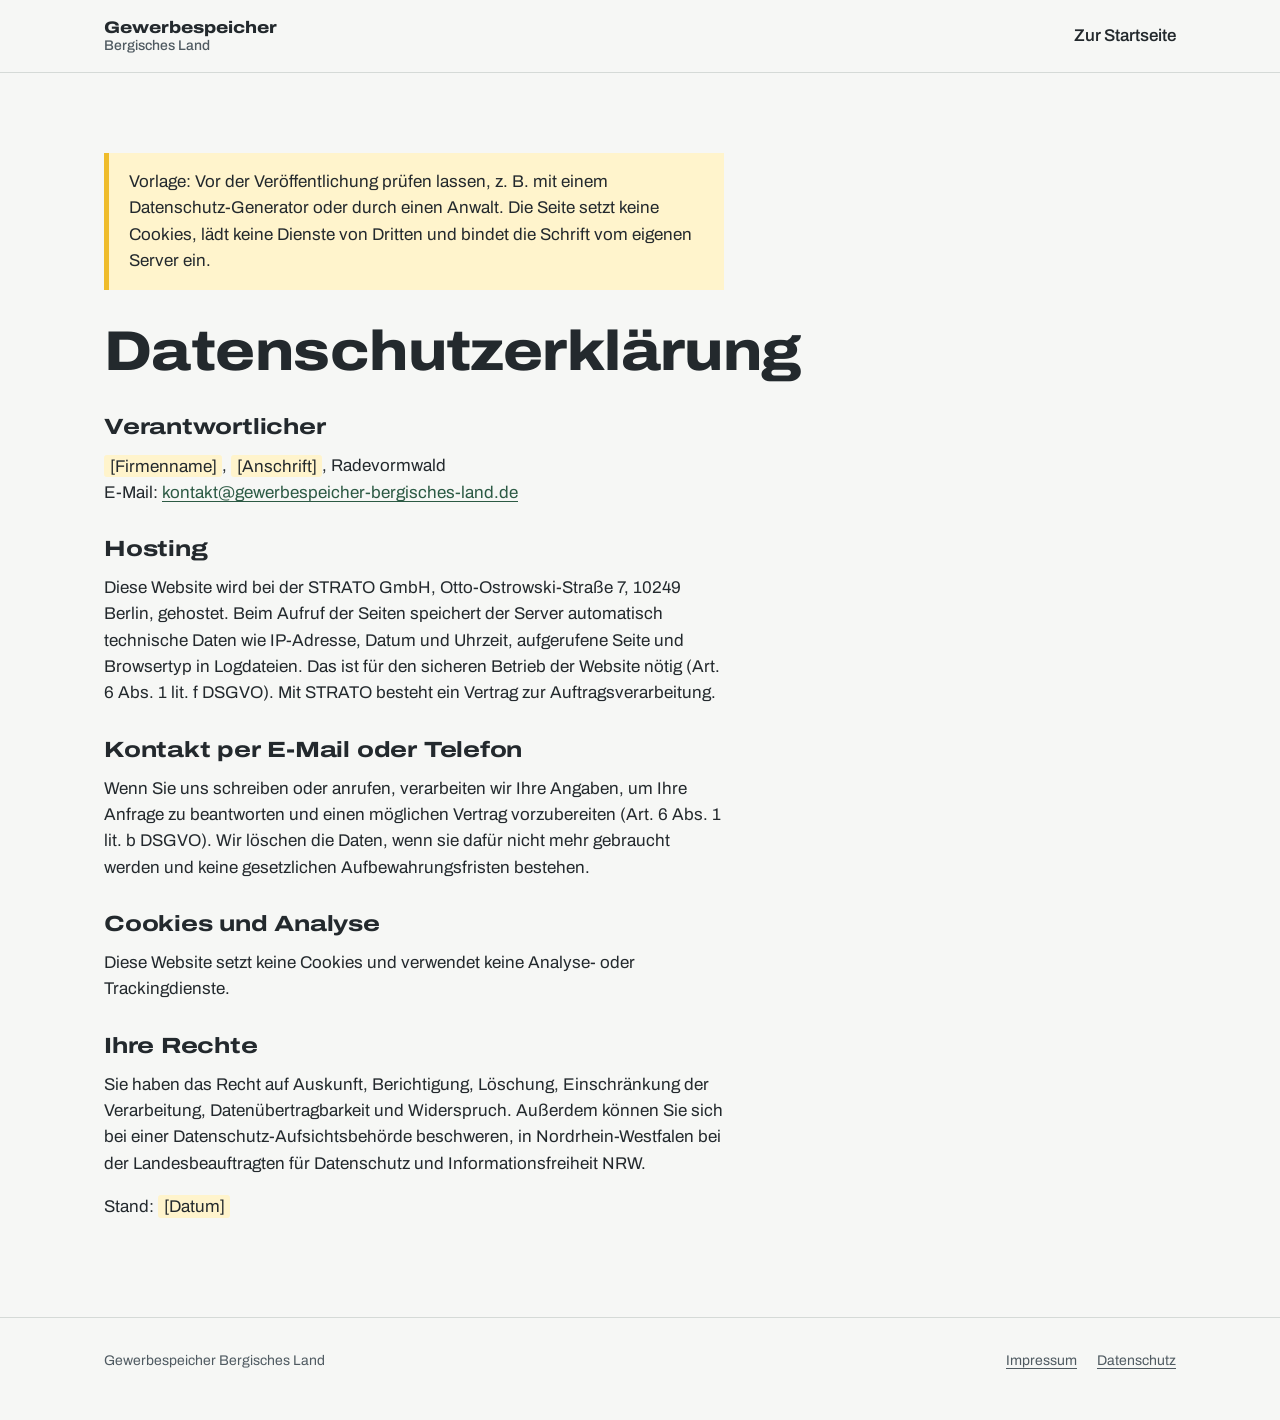
==== datenschutz.html @ 7e04fe3c "Add files via upload" ====
<!doctype html>
<html lang="de">
<head>
  <meta charset="utf-8">
  <meta name="viewport" content="width=device-width, initial-scale=1">
  <title>Datenschutz – Gewerbespeicher Bergisches Land</title>
  <meta name="robots" content="noindex">
  <link rel="stylesheet" href="css/style.css">
</head>
<body>
<header class="kopf"><div class="wrap"><a class="marke" href="index.html">Gewerbespeicher<span>Bergisches Land</span></a><nav class="nav"><a class="nav-kontakt" href="index.html">Zur Startseite</a></nav></div></header>
<main class="rechtstext"><div class="wrap">
  <p class="warnung">Vorlage: Vor der Veröffentlichung prüfen lassen, z. B. mit einem Datenschutz-Generator oder durch einen Anwalt. Die Seite setzt keine Cookies, lädt keine Dienste von Dritten und bindet die Schrift vom eigenen Server ein.</p>
  <h1>Datenschutzerklärung</h1>
  <h2>Verantwortlicher</h2>
  <p><span class="platzhalter">[Firmenname]</span>, <span class="platzhalter">[Anschrift]</span>, Radevormwald<br>
  E-Mail: <a href="mailto:kontakt@gewerbespeicher-bergisches-land.de">kontakt@gewerbespeicher-bergisches-land.de</a></p>
  <h2>Hosting</h2>
  <p>Diese Website wird bei der STRATO GmbH, Otto-Ostrowski-Straße 7, 10249 Berlin, gehostet. Beim Aufruf der Seiten speichert der Server automatisch technische Daten wie IP-Adresse, Datum und Uhrzeit, aufgerufene Seite und Browsertyp in Logdateien. Das ist für den sicheren Betrieb der Website nötig (Art. 6 Abs. 1 lit. f DSGVO). Mit STRATO besteht ein Vertrag zur Auftragsverarbeitung.</p>
  <h2>Kontakt per E-Mail oder Telefon</h2>
  <p>Wenn Sie uns schreiben oder anrufen, verarbeiten wir Ihre Angaben, um Ihre Anfrage zu beantworten und einen möglichen Vertrag vorzubereiten (Art. 6 Abs. 1 lit. b DSGVO). Wir löschen die Daten, wenn sie dafür nicht mehr gebraucht werden und keine gesetzlichen Aufbewahrungsfristen bestehen.</p>
  <h2>Cookies und Analyse</h2>
  <p>Diese Website setzt keine Cookies und verwendet keine Analyse- oder Trackingdienste.</p>
  <h2>Ihre Rechte</h2>
  <p>Sie haben das Recht auf Auskunft, Berichtigung, Löschung, Einschränkung der Verarbeitung, Datenübertragbarkeit und Widerspruch. Außerdem können Sie sich bei einer Datenschutz-Aufsichtsbehörde beschweren, in Nordrhein-Westfalen bei der Landesbeauftragten für Datenschutz und Informationsfreiheit NRW.</p>
  <p>Stand: <span class="platzhalter">[Datum]</span></p>
</div></main>
<footer class="fuss"><div class="wrap"><span>Gewerbespeicher Bergisches Land</span><nav><a href="impressum.html">Impressum</a><a href="datenschutz.html">Datenschutz</a></nav></div></footer>
</body>
</html>
---- css/style.css ----
/* Gewerbespeicher Bergisches Land – Stylesheet
   Farben: Schiefer, Fensterladen-Grün und Kalkweiß aus den bergischen Häusern,
   Signalgelb nur für den Rechner und den Hauptbutton. */

@font-face {
  font-family: "Archivo";
  src: url("../fonts/archivo.woff2") format("woff2");
  font-weight: 100 900;
  font-stretch: 62% 125%;
  font-display: swap;
}

:root {
  --schiefer: #23292d;
  --schiefer-2: #4f5a61;
  --linie: #d5dad7;
  --gruen: #2c5a44;
  --gruen-hell: #e3ece6;
  --kalk: #f6f7f5;
  --flaeche: #ffffff;
  --signal: #efbc2b;
  --text: var(--schiefer);
  --text-2: var(--schiefer-2);
  --bg: var(--kalk);

  --s-1: 0.875rem;
  --s0: 1.0625rem;
  --s1: 1.375rem;
  --s2: 1.875rem;
  --s3: clamp(2.25rem, 5vw, 3.5rem);
  --s4: clamp(2.4rem, 5.6vw, 4.25rem);

  --breite: 72rem;
  --rand: clamp(1.25rem, 4vw, 2.5rem);
  color-scheme: light;
}

@media (prefers-color-scheme: dark) {
  :root {
    --text: #e8ecea;
    --text-2: #a9b4b0;
    --bg: #1b2023;
    --flaeche: #23292d;
    --linie: #3a4449;
    --gruen: #7fb89a;
    --gruen-hell: #26342d;
    color-scheme: dark;
  }
  .abschnitt-dunkel { background: #121618; }
}

*, *::before, *::after { box-sizing: border-box; }

html { scroll-behavior: smooth; }
@media (prefers-reduced-motion: reduce) { html { scroll-behavior: auto; } }

body {
  margin: 0;
  background: var(--bg);
  color: var(--text);
  font-family: "Archivo", "Helvetica Neue", Arial, sans-serif;
  font-size: var(--s0);
  line-height: 1.55;
  font-stretch: 100%;
}

img, svg { max-width: 100%; }

a { color: var(--gruen); text-underline-offset: 0.18em; }
a:hover { text-decoration-thickness: 2px; }

:focus-visible {
  outline: 3px solid var(--signal);
  outline-offset: 3px;
  border-radius: 2px;
}

.wrap {
  max-width: var(--breite);
  margin: 0 auto;
  padding: 0 var(--rand);
}

h1, h2, h3 {
  font-stretch: 125%;
  hyphens: auto;
  overflow-wrap: break-word;
  line-height: 1.08;
  margin: 0 0 0.6em;
  letter-spacing: -0.01em;
}
h1 { font-size: var(--s4); font-weight: 800; font-stretch: 115%; hyphens: manual; }
h2 { font-size: var(--s3); font-weight: 750; }
h3 { font-size: var(--s1); font-weight: 700; font-stretch: 110%; }

p { margin: 0 0 1em; max-width: 62ch; }
.lead { font-size: var(--s1); line-height: 1.45; color: var(--text-2); max-width: 46ch; }

/* Kopfzeile */
.kopf {
  border-bottom: 1px solid var(--linie);
  background: var(--bg);
}
.kopf .wrap {
  display: flex;
  align-items: center;
  justify-content: space-between;
  gap: 1rem;
  min-height: 4.5rem;
}
.marke {
  font-weight: 800;
  font-stretch: 118%;
  font-size: 1.05rem;
  color: var(--text);
  text-decoration: none;
  line-height: 1.15;
}
.marke span { display: block; font-weight: 500; font-stretch: 100%; color: var(--text-2); font-size: var(--s-1); }
.nav { display: flex; gap: 1.5rem; flex-wrap: wrap; }
.nav a { color: var(--text); text-decoration: none; font-weight: 550; }
.nav a:hover { text-decoration: underline; }
@media (max-width: 760px) { .nav a:not(.nav-kontakt) { display: none; } }

.button {
  display: inline-block;
  background: var(--signal);
  color: #23292d;
  font-weight: 700;
  text-decoration: none;
  padding: 0.85rem 1.4rem;
  border-radius: 4px;
  border: 0;
  font: inherit;
  font-weight: 700;
  cursor: pointer;
}
.button:hover { background: #f5cc54; text-decoration: none; }
.button-leise {
  background: transparent;
  color: var(--text);
  box-shadow: inset 0 0 0 2px var(--text);
}
.button-leise:hover { background: var(--gruen-hell); }

/* Hero mit Anschlussbalken */
.hero { padding: clamp(3rem, 8vw, 6.5rem) 0 clamp(3rem, 7vw, 5.5rem); }
.hero .wrap > * { min-width: 0; }
.hero .wrap {
  display: grid;
  grid-template-columns: 1.4fr 1fr;
  gap: clamp(2rem, 5vw, 4rem);
  align-items: end;
}
@media (max-width: 860px) { .hero .wrap { grid-template-columns: 1fr; } }
@media (max-width: 520px) { h1 { font-stretch: 105%; } }
.hero-aktion { display: flex; gap: 0.8rem; flex-wrap: wrap; margin-top: 2rem; }

.anschluss {
  background: var(--flaeche);
  border: 1px solid var(--linie);
  padding: 1.5rem;
  border-radius: 6px;
}
.anschluss-titel { font-weight: 700; margin: 0 0 0.2rem; }
.anschluss-sub { color: var(--text-2); font-size: var(--s-1); margin: 0 0 1.25rem; }
.balken {
  display: flex;
  height: 4.5rem;
  border-radius: 3px;
  overflow: hidden;
  background: var(--linie);
}
.balken-genutzt {
  flex: 0 0 56%;
  background: repeating-linear-gradient(135deg, #8b979d 0 6px, #7b878d 6px 12px);
}
.balken-frei {
  flex: 1 1 auto;
  background: var(--gruen);
  transform-origin: left;
  animation: auffuellen 1.4s 0.3s cubic-bezier(.2,.7,.2,1) both;
}
@keyframes auffuellen { from { transform: scaleX(0); } to { transform: scaleX(1); } }
@media (prefers-reduced-motion: reduce) { .balken-frei { animation: none; } }
.balken-legende {
  display: grid;
  grid-template-columns: 56fr 44fr;
  margin-top: 0.6rem;
  font-size: var(--s-1);
}
.balken-legende b { display: block; font-size: var(--s1); font-stretch: 115%; color: var(--text); }
.balken-legende div:last-child b { color: var(--gruen); }
.balken-legende span { color: var(--text-2); }
.anschluss-fazit {
  margin: 1.25rem 0 0;
  padding-top: 1rem;
  border-top: 1px solid var(--linie);
  font-weight: 600;
}

/* Abschnitte */
.abschnitt { padding: clamp(3.5rem, 8vw, 6rem) 0; border-top: 1px solid var(--linie); }
.abschnitt-dunkel {
  background: #23292d;
  color: #e8ecea;
  border-top: 0;
}
.abschnitt-dunkel .lead, .abschnitt-dunkel p { color: #c3ccc8; }
.abschnitt-dunkel a { color: #9fd1b5; }

/* Ablauf: echte Reihenfolge, deshalb nummeriert */
.ablauf {
  list-style: none;
  padding: 0;
  margin: 2.5rem 0 0;
  display: grid;
  grid-template-columns: repeat(4, 1fr);
  counter-reset: schritt;
  border-top: 2px solid var(--text);
}
@media (max-width: 860px) { .ablauf { grid-template-columns: 1fr 1fr; } }
@media (max-width: 520px) { .ablauf { grid-template-columns: 1fr; } }
.ablauf li {
  counter-increment: schritt;
  padding: 1.25rem 1.25rem 0 0;
}
.ablauf li::before {
  content: counter(schritt);
  display: block;
  font-size: var(--s2);
  font-weight: 800;
  font-stretch: 125%;
  color: var(--gruen);
  margin-bottom: 0.4rem;
}
.ablauf p { color: var(--text-2); font-size: 0.98rem; }

/* Angebot: zwei Spalten mit ungleicher Gewichtung */
.angebot {
  display: grid;
  grid-template-columns: 1fr 1fr;
  gap: clamp(2rem, 5vw, 4rem);
  margin-top: 2rem;
}
@media (max-width: 760px) { .angebot { grid-template-columns: 1fr; } }
.zahlen { margin: 0; }
.zahlen div {
  display: grid;
  grid-template-columns: 9rem 1fr;
  gap: 1rem;
  padding: 1rem 0;
  border-bottom: 1px solid #3a4449;
  align-items: baseline;
}
.zahlen dt {
  font-size: var(--s2);
  font-weight: 800;
  font-stretch: 125%;
  color: #ffffff;
}
.zahlen dd { margin: 0; color: #c3ccc8; }
@media (max-width: 420px) { .zahlen div { grid-template-columns: 1fr; gap: 0.2rem; } }
.liste-pruefung { padding-left: 1.1rem; color: #c3ccc8; }
.liste-pruefung li { margin-bottom: 0.5rem; }

/* Rechner */
.rechner {
  display: grid;
  grid-template-columns: 1fr 1.1fr;
  gap: clamp(2rem, 5vw, 4rem);
  align-items: start;
}
@media (max-width: 860px) { .rechner { grid-template-columns: 1fr; } }
.rechner-feld label { display: block; font-weight: 700; margin-bottom: 0.4rem; }
.rechner-feld .hinweis { color: var(--text-2); font-size: var(--s-1); margin: 0.4rem 0 0; }
.eingabe {
  display: flex;
  align-items: stretch;
  border: 2px solid var(--text);
  border-radius: 4px;
  background: var(--flaeche);
  max-width: 18rem;
}
.eingabe input {
  flex: 1;
  min-width: 0;
  border: 0;
  background: transparent;
  color: var(--text);
  font: inherit;
  font-size: var(--s2);
  font-weight: 700;
  font-stretch: 115%;
  padding: 0.5rem 0.8rem;
}
.eingabe input:focus { outline: none; }
.eingabe:focus-within { outline: 3px solid var(--signal); outline-offset: 2px; }
.eingabe span { padding: 0 0.9rem; display: flex; align-items: center; font-weight: 700; color: var(--text-2); }
.rechner-feld input[type="range"] { width: 100%; max-width: 18rem; margin-top: 1rem; accent-color: var(--gruen); }

.ergebnis {
  background: var(--flaeche);
  border-left: 6px solid var(--signal);
  padding: 1.5rem 1.75rem;
  border-radius: 0 6px 6px 0;
  min-height: 12rem;
}
.ergebnis-titel { font-size: var(--s1); font-weight: 700; font-stretch: 112%; margin: 0 0 0.75rem; }
.ergebnis-betrag { font-size: var(--s3); font-weight: 800; font-stretch: 125%; line-height: 1; margin: 0 0 0.3rem; }
.ergebnis p { color: var(--text-2); }
.ergebnis .ergebnis-titel, .ergebnis .ergebnis-betrag { color: var(--text); }
.ergebnis .klein { font-size: var(--s-1); margin-top: 1rem; }

/* Team */
.team {
  display: grid;
  grid-template-columns: repeat(2, 1fr);
  gap: 2rem;
  margin-top: 2rem;
}
@media (max-width: 680px) { .team { grid-template-columns: 1fr; } }
.person { border-top: 2px solid var(--text); padding-top: 1rem; }
.person p { color: var(--text-2); }
.rolle { font-weight: 600; color: var(--gruen) !important; margin-bottom: 0.5rem; }

/* Fragen */
.fragen { margin-top: 2rem; max-width: 52rem; }
.fragen details { border-bottom: 1px solid var(--linie); }
.fragen summary {
  cursor: pointer;
  padding: 1.1rem 2.5rem 1.1rem 0;
  font-weight: 700;
  font-size: 1.12rem;
  list-style: none;
  position: relative;
}
.fragen summary::-webkit-details-marker { display: none; }
.fragen summary::after {
  content: "+";
  position: absolute;
  right: 0.25rem;
  top: 0.85rem;
  font-size: 1.6rem;
  font-weight: 400;
  color: var(--gruen);
}
.fragen details[open] summary::after { content: "−"; }
.fragen details p { color: var(--text-2); padding-bottom: 0.5rem; }

/* Kontakt */
.kontakt .wrap { display: grid; grid-template-columns: 1.2fr 1fr; gap: 3rem; align-items: end; }
@media (max-width: 760px) { .kontakt .wrap { grid-template-columns: 1fr; } }
.kontakt-daten { font-size: var(--s1); line-height: 1.6; overflow-wrap: anywhere; }
.kontakt-daten a { font-weight: 700; }

/* Fuß */
.fuss { padding: 2rem 0 3rem; color: var(--text-2); font-size: var(--s-1); border-top: 1px solid var(--linie); }
.fuss .wrap { display: flex; justify-content: space-between; gap: 1rem; flex-wrap: wrap; }
.fuss a { color: var(--text-2); }
.fuss nav { display: flex; gap: 1.25rem; }

/* Rechtstexte */
.rechtstext { padding: clamp(3rem, 7vw, 5rem) 0; }
.rechtstext h1 { font-size: var(--s3); }
.rechtstext h2 { font-size: var(--s1); margin-top: 2rem; }
.platzhalter {
  background: #fff4cc;
  color: #23292d;
  padding: 0.1rem 0.35rem;
  border-radius: 3px;
}
.warnung {
  background: #fff4cc;
  color: #23292d;
  padding: 1rem 1.25rem;
  border-left: 5px solid var(--signal);
  max-width: 62ch;
  margin-bottom: 2rem;
}
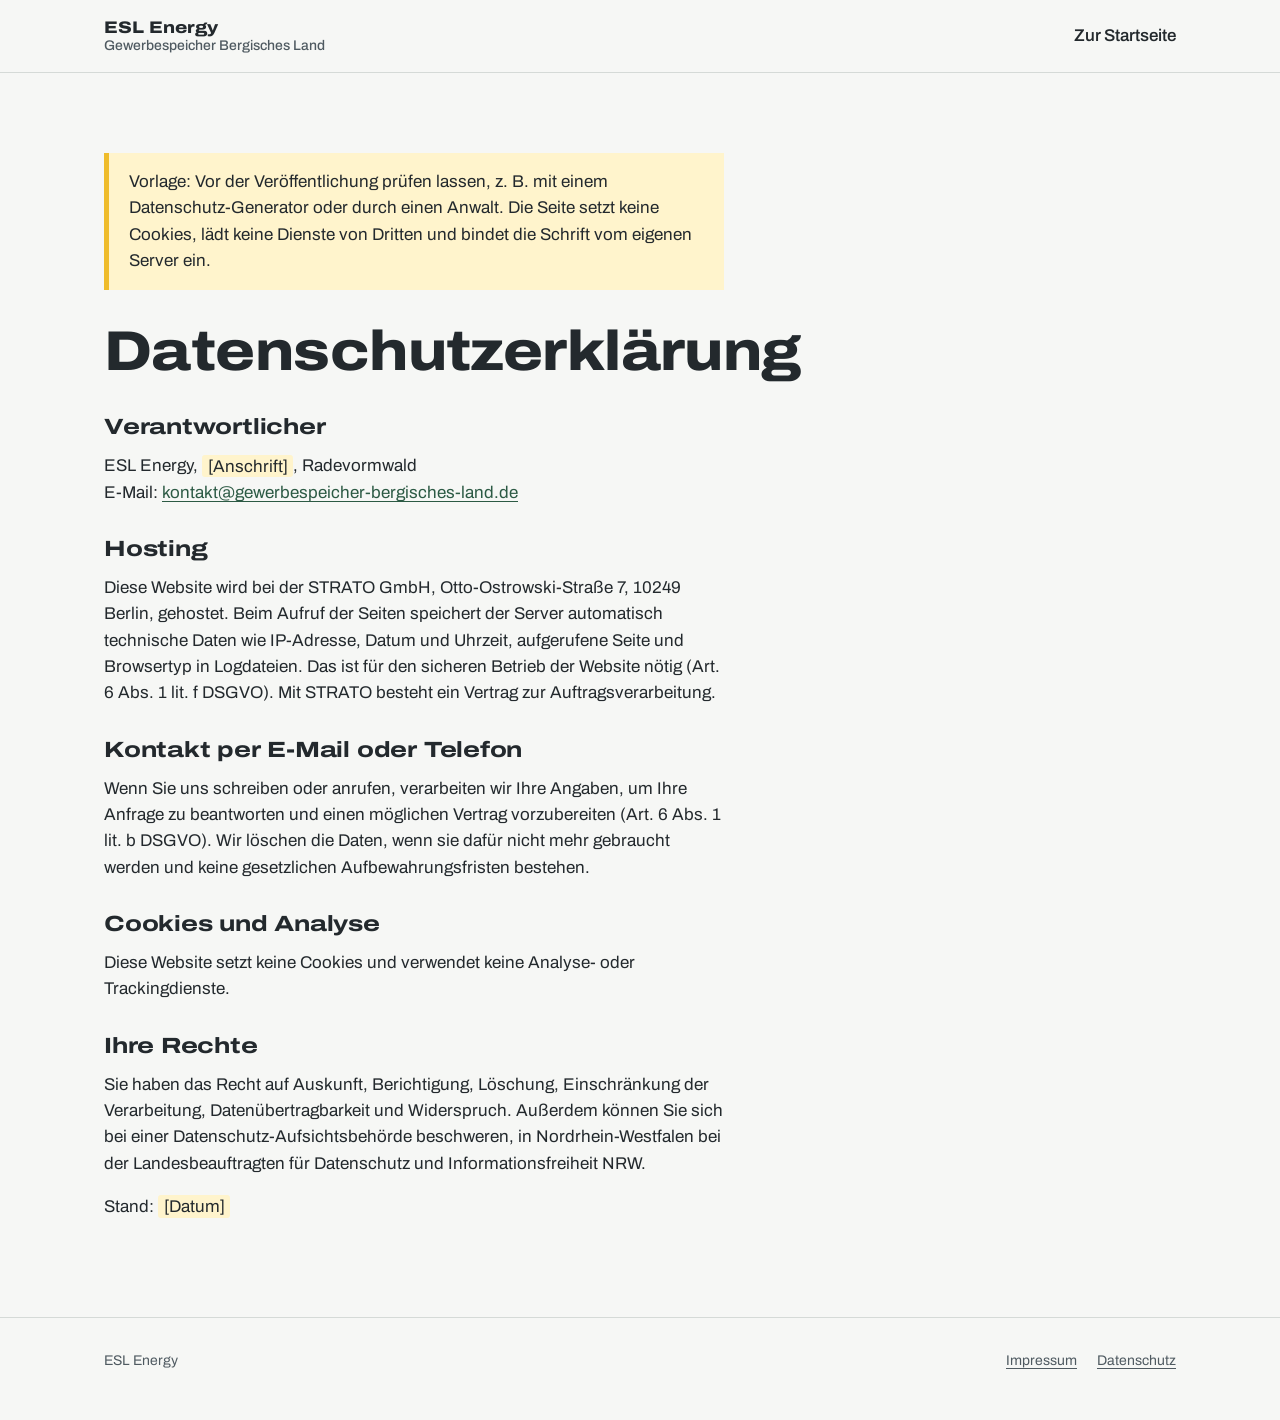
==== commit 9729cab1: "Firmenname auf ESL Energy umbenennen Co-Authored-By: Claude Opus 5.5 <noreply@anthropic.com> Claude-" ====
--- a/datenschutz.html
+++ b/datenschutz.html
@@ -3,17 +3,17 @@
 <head>
   <meta charset="utf-8">
   <meta name="viewport" content="width=device-width, initial-scale=1">
-  <title>Datenschutz – Gewerbespeicher Bergisches Land</title>
+  <title>Datenschutz – ESL Energy</title>
   <meta name="robots" content="noindex">
   <link rel="stylesheet" href="css/style.css">
 </head>
 <body>
-<header class="kopf"><div class="wrap"><a class="marke" href="index.html">Gewerbespeicher<span>Bergisches Land</span></a><nav class="nav"><a class="nav-kontakt" href="index.html">Zur Startseite</a></nav></div></header>
+<header class="kopf"><div class="wrap"><a class="marke" href="index.html">ESL Energy<span>Gewerbespeicher Bergisches Land</span></a><nav class="nav"><a class="nav-kontakt" href="index.html">Zur Startseite</a></nav></div></header>
 <main class="rechtstext"><div class="wrap">
   <p class="warnung">Vorlage: Vor der Veröffentlichung prüfen lassen, z. B. mit einem Datenschutz-Generator oder durch einen Anwalt. Die Seite setzt keine Cookies, lädt keine Dienste von Dritten und bindet die Schrift vom eigenen Server ein.</p>
   <h1>Datenschutzerklärung</h1>
   <h2>Verantwortlicher</h2>
-  <p><span class="platzhalter">[Firmenname]</span>, <span class="platzhalter">[Anschrift]</span>, Radevormwald<br>
+  <p>ESL Energy, <span class="platzhalter">[Anschrift]</span>, Radevormwald<br>
   E-Mail: <a href="mailto:kontakt@gewerbespeicher-bergisches-land.de">kontakt@gewerbespeicher-bergisches-land.de</a></p>
   <h2>Hosting</h2>
   <p>Diese Website wird bei der STRATO GmbH, Otto-Ostrowski-Straße 7, 10249 Berlin, gehostet. Beim Aufruf der Seiten speichert der Server automatisch technische Daten wie IP-Adresse, Datum und Uhrzeit, aufgerufene Seite und Browsertyp in Logdateien. Das ist für den sicheren Betrieb der Website nötig (Art. 6 Abs. 1 lit. f DSGVO). Mit STRATO besteht ein Vertrag zur Auftragsverarbeitung.</p>
@@ -25,6 +25,6 @@
   <p>Sie haben das Recht auf Auskunft, Berichtigung, Löschung, Einschränkung der Verarbeitung, Datenübertragbarkeit und Widerspruch. Außerdem können Sie sich bei einer Datenschutz-Aufsichtsbehörde beschweren, in Nordrhein-Westfalen bei der Landesbeauftragten für Datenschutz und Informationsfreiheit NRW.</p>
   <p>Stand: <span class="platzhalter">[Datum]</span></p>
 </div></main>
-<footer class="fuss"><div class="wrap"><span>Gewerbespeicher Bergisches Land</span><nav><a href="impressum.html">Impressum</a><a href="datenschutz.html">Datenschutz</a></nav></div></footer>
+<footer class="fuss"><div class="wrap"><span>ESL Energy</span><nav><a href="impressum.html">Impressum</a><a href="datenschutz.html">Datenschutz</a></nav></div></footer>
 </body>
 </html>
--- a/css/style.css
+++ b/css/style.css
@@ -1,4 +1,4 @@
-/* Gewerbespeicher Bergisches Land – Stylesheet
+/* ESL Energy – Stylesheet
    Farben: Schiefer, Fensterladen-Grün und Kalkweiß aus den bergischen Häusern,
    Signalgelb nur für den Rechner und den Hauptbutton. */
 
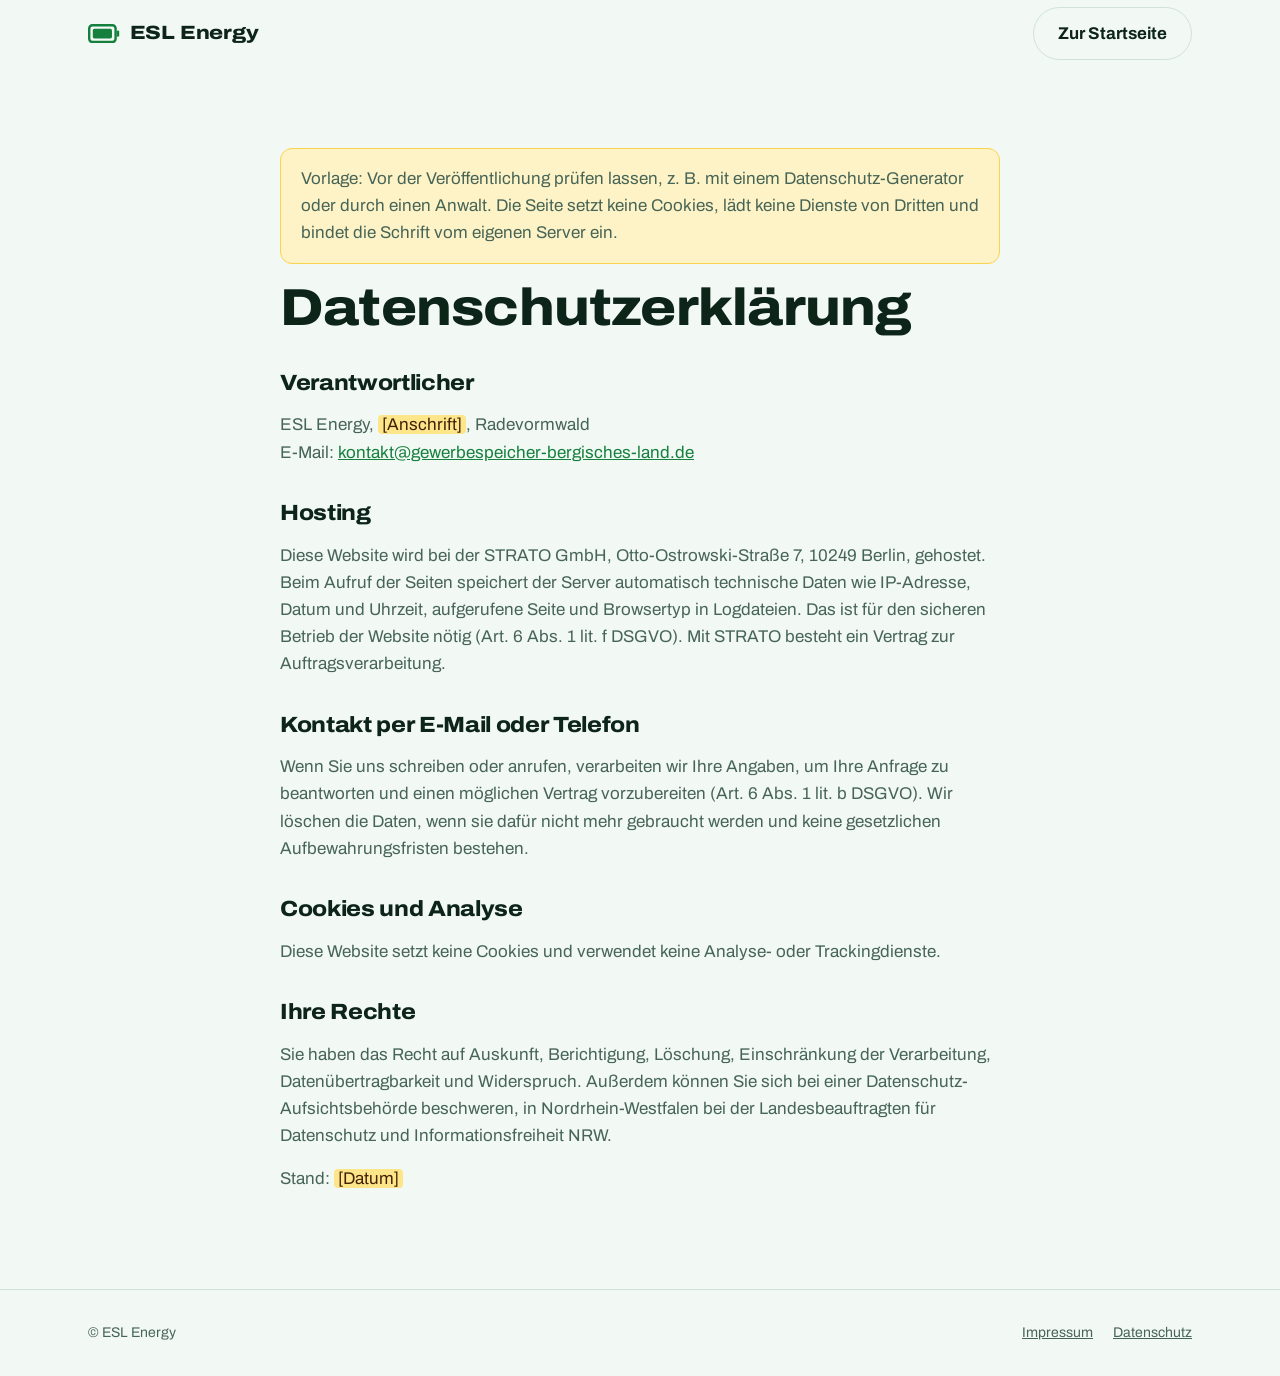
==== commit 245fda5d: "Website neu: Grüntöne mit Hell/Dunkel, Scroll-Effekte, Team und Telefon Co-Authored-By: Claude Opus " ====
--- a/datenschutz.html
+++ b/datenschutz.html
@@ -6,9 +6,10 @@
   <title>Datenschutz – ESL Energy</title>
   <meta name="robots" content="noindex">
   <link rel="stylesheet" href="css/style.css">
+  <script>try { var t = localStorage.getItem("esl-theme"); if (t) document.documentElement.dataset.theme = t; } catch (e) {}</script>
 </head>
 <body>
-<header class="kopf"><div class="wrap"><a class="marke" href="index.html">ESL Energy<span>Gewerbespeicher Bergisches Land</span></a><nav class="nav"><a class="nav-kontakt" href="index.html">Zur Startseite</a></nav></div></header>
+<header class="kopf"><div class="wrap"><a class="marke" href="index.html"><svg viewBox="0 0 40 24" aria-hidden="true"><rect x="1.5" y="1.5" width="33" height="21" rx="4" fill="none" stroke="currentColor" stroke-width="3"/><rect x="36" y="8" width="3" height="8" rx="1.5" fill="currentColor"/><rect class="marke-ladung" x="6" y="6" width="24" height="12" rx="2" fill="currentColor"/></svg>ESL Energy</a><a class="button button-leise" href="index.html">Zur Startseite</a></div></header>
 <main class="rechtstext"><div class="wrap">
   <p class="warnung">Vorlage: Vor der Veröffentlichung prüfen lassen, z. B. mit einem Datenschutz-Generator oder durch einen Anwalt. Die Seite setzt keine Cookies, lädt keine Dienste von Dritten und bindet die Schrift vom eigenen Server ein.</p>
   <h1>Datenschutzerklärung</h1>
@@ -25,6 +26,6 @@
   <p>Sie haben das Recht auf Auskunft, Berichtigung, Löschung, Einschränkung der Verarbeitung, Datenübertragbarkeit und Widerspruch. Außerdem können Sie sich bei einer Datenschutz-Aufsichtsbehörde beschweren, in Nordrhein-Westfalen bei der Landesbeauftragten für Datenschutz und Informationsfreiheit NRW.</p>
   <p>Stand: <span class="platzhalter">[Datum]</span></p>
 </div></main>
-<footer class="fuss"><div class="wrap"><span>ESL Energy</span><nav><a href="impressum.html">Impressum</a><a href="datenschutz.html">Datenschutz</a></nav></div></footer>
+<footer class="fuss"><div class="wrap"><span>© ESL Energy</span><nav><a href="impressum.html">Impressum</a><a href="datenschutz.html">Datenschutz</a></nav></div></footer>
 </body>
 </html>
--- a/css/style.css
+++ b/css/style.css
@@ -1,6 +1,6 @@
 /* ESL Energy – Stylesheet
-   Farben: Schiefer, Fensterladen-Grün und Kalkweiß aus den bergischen Häusern,
-   Signalgelb nur für den Rechner und den Hauptbutton. */
+   Grüntöne in Hell und Dunkel. Dunkel folgt der Systemeinstellung,
+   der Schalter oben rechts überschreibt sie (data-theme auf <html>). */
 
 @font-face {
   font-family: "Archivo";
@@ -10,371 +10,520 @@
   font-display: swap;
 }
 
+/* ---------- Farben ---------- */
 :root {
-  --schiefer: #23292d;
-  --schiefer-2: #4f5a61;
-  --linie: #d5dad7;
-  --gruen: #2c5a44;
-  --gruen-hell: #e3ece6;
-  --kalk: #f6f7f5;
+  --bg: #f2f8f4;
+  --bg-tief: #e4f0e8;
   --flaeche: #ffffff;
-  --signal: #efbc2b;
-  --text: var(--schiefer);
-  --text-2: var(--schiefer-2);
-  --bg: var(--kalk);
-
+  --text: #0d2419;
+  --text-2: #476557;
+  --linie: #cfe2d6;
+  --akzent: #15803d;
+  --akzent-2: #16a34a;
+  --akzent-hell: #d6f5e1;
+  --auf-akzent: #ffffff;
+  --glow: rgba(22, 163, 74, 0.16);
+  --raster: rgba(13, 36, 25, 0.06);
+  --schatten: 0 1px 2px rgba(13, 36, 25, 0.05), 0 12px 32px -12px rgba(13, 36, 25, 0.18);
+  --kopf-bg: rgba(242, 248, 244, 0.78);
+  color-scheme: light;
+}
+
+@media (prefers-color-scheme: dark) {
+  :root:not([data-theme="light"]) {
+    --bg: #06120c;
+    --bg-tief: #0a1b13;
+    --flaeche: #0f2419;
+    --text: #e3f3e9;
+    --text-2: #94b5a3;
+    --linie: #1d3a2b;
+    --akzent: #34d399;
+    --akzent-2: #6ee7b7;
+    --akzent-hell: #12382a;
+    --auf-akzent: #052014;
+    --glow: rgba(52, 211, 153, 0.18);
+    --raster: rgba(110, 231, 183, 0.06);
+    --schatten: 0 1px 2px rgba(0, 0, 0, 0.3), 0 16px 40px -16px rgba(0, 0, 0, 0.6);
+    --kopf-bg: rgba(6, 18, 12, 0.72);
+    color-scheme: dark;
+  }
+}
+:root[data-theme="dark"] {
+  --bg: #06120c;
+  --bg-tief: #0a1b13;
+  --flaeche: #0f2419;
+  --text: #e3f3e9;
+  --text-2: #94b5a3;
+  --linie: #1d3a2b;
+  --akzent: #34d399;
+  --akzent-2: #6ee7b7;
+  --akzent-hell: #12382a;
+  --auf-akzent: #052014;
+  --glow: rgba(52, 211, 153, 0.18);
+  --raster: rgba(110, 231, 183, 0.06);
+  --schatten: 0 1px 2px rgba(0, 0, 0, 0.3), 0 16px 40px -16px rgba(0, 0, 0, 0.6);
+  --kopf-bg: rgba(6, 18, 12, 0.72);
+  color-scheme: dark;
+}
+
+:root {
   --s-1: 0.875rem;
   --s0: 1.0625rem;
   --s1: 1.375rem;
-  --s2: 1.875rem;
-  --s3: clamp(2.25rem, 5vw, 3.5rem);
-  --s4: clamp(2.4rem, 5.6vw, 4.25rem);
-
-  --breite: 72rem;
-  --rand: clamp(1.25rem, 4vw, 2.5rem);
-  color-scheme: light;
-}
-
-@media (prefers-color-scheme: dark) {
-  :root {
-    --text: #e8ecea;
-    --text-2: #a9b4b0;
-    --bg: #1b2023;
-    --flaeche: #23292d;
-    --linie: #3a4449;
-    --gruen: #7fb89a;
-    --gruen-hell: #26342d;
-    color-scheme: dark;
-  }
-  .abschnitt-dunkel { background: #121618; }
-}
-
+  --s2: clamp(1.9rem, 4vw, 2.75rem);
+  --s3: clamp(2.6rem, 6.2vw, 4.75rem);
+  --breite: 74rem;
+  --rand: clamp(1rem, 4vw, 2.5rem);
+  --kopf-h: 4.25rem;
+  --radius: 18px;
+}
+
+/* ---------- Grundlagen ---------- */
 *, *::before, *::after { box-sizing: border-box; }
-
-html { scroll-behavior: smooth; }
+html { scroll-behavior: smooth; scroll-padding-top: calc(var(--kopf-h) + 0.5rem); }
 @media (prefers-reduced-motion: reduce) { html { scroll-behavior: auto; } }
 
 body {
   margin: 0;
   background: var(--bg);
   color: var(--text);
-  font-family: "Archivo", "Helvetica Neue", Arial, sans-serif;
+  font-family: "Archivo", system-ui, -apple-system, "Segoe UI", sans-serif;
   font-size: var(--s0);
-  line-height: 1.55;
-  font-stretch: 100%;
-}
-
-img, svg { max-width: 100%; }
-
-a { color: var(--gruen); text-underline-offset: 0.18em; }
-a:hover { text-decoration-thickness: 2px; }
-
-:focus-visible {
-  outline: 3px solid var(--signal);
-  outline-offset: 3px;
-  border-radius: 2px;
-}
-
-.wrap {
-  max-width: var(--breite);
-  margin: 0 auto;
-  padding: 0 var(--rand);
-}
-
-h1, h2, h3 {
-  font-stretch: 125%;
-  hyphens: auto;
-  overflow-wrap: break-word;
-  line-height: 1.08;
-  margin: 0 0 0.6em;
-  letter-spacing: -0.01em;
-}
-h1 { font-size: var(--s4); font-weight: 800; font-stretch: 115%; hyphens: manual; }
-h2 { font-size: var(--s3); font-weight: 750; }
-h3 { font-size: var(--s1); font-weight: 700; font-stretch: 110%; }
-
-p { margin: 0 0 1em; max-width: 62ch; }
-.lead { font-size: var(--s1); line-height: 1.45; color: var(--text-2); max-width: 46ch; }
-
-/* Kopfzeile */
+  line-height: 1.6;
+  -webkit-font-smoothing: antialiased;
+  overflow-x: hidden;
+  transition: background-color 0.4s, color 0.4s;
+}
+
+h1, h2, h3 { line-height: 1.08; margin: 0 0 1rem; letter-spacing: -0.015em; }
+h1 { font-size: var(--s3); font-weight: 800; font-stretch: 112%; }
+h2 { font-size: var(--s2); font-weight: 780; font-stretch: 110%; max-width: 22ch; }
+h3 { font-size: var(--s1); font-weight: 700; }
+p { margin: 0 0 1rem; }
+a { color: var(--akzent); }
+svg { flex-shrink: 0; }
+
+.wrap { width: 100%; max-width: var(--breite); margin: 0 auto; padding: 0 var(--rand); }
+.lead { font-size: clamp(1.1rem, 1.6vw, 1.3rem); color: var(--text-2); max-width: 60ch; }
+.kicker {
+  display: inline-flex; align-items: center; gap: 0.6rem;
+  font-size: var(--s-1); font-weight: 650; letter-spacing: 0.08em; text-transform: uppercase;
+  color: var(--akzent); margin-bottom: 1rem;
+}
+.kicker::before { content: ""; width: 1.75rem; height: 2px; background: currentColor; border-radius: 2px; }
+
+/* ---------- Scroll-Fortschritt ---------- */
+.fortschritt { position: fixed; inset: 0 0 auto; height: 3px; z-index: 60; pointer-events: none; }
+.fortschritt span {
+  display: block; height: 100%; width: 100%;
+  background: linear-gradient(90deg, var(--akzent), var(--akzent-2));
+  transform-origin: 0 50%; transform: scaleX(var(--fortschritt, 0));
+}
+
+/* ---------- Kopf ---------- */
 .kopf {
-  border-bottom: 1px solid var(--linie);
-  background: var(--bg);
-}
-.kopf .wrap {
-  display: flex;
-  align-items: center;
-  justify-content: space-between;
-  gap: 1rem;
-  min-height: 4.5rem;
-}
+  position: sticky; top: 0; z-index: 50;
+  height: var(--kopf-h);
+  display: flex; align-items: center;
+  border-bottom: 1px solid transparent;
+  transition: background-color 0.3s, border-color 0.3s, backdrop-filter 0.3s;
+}
+.kopf.gescrollt {
+  background: var(--kopf-bg);
+  -webkit-backdrop-filter: saturate(160%) blur(14px);
+  backdrop-filter: saturate(160%) blur(14px);
+  border-bottom-color: var(--linie);
+}
+.kopf .wrap { display: flex; align-items: center; justify-content: space-between; gap: 1.5rem; }
+
 .marke {
-  font-weight: 800;
-  font-stretch: 118%;
-  font-size: 1.05rem;
-  color: var(--text);
-  text-decoration: none;
-  line-height: 1.15;
-}
-.marke span { display: block; font-weight: 500; font-stretch: 100%; color: var(--text-2); font-size: var(--s-1); }
-.nav { display: flex; gap: 1.5rem; flex-wrap: wrap; }
-.nav a { color: var(--text); text-decoration: none; font-weight: 550; }
-.nav a:hover { text-decoration: underline; }
-@media (max-width: 760px) { .nav a:not(.nav-kontakt) { display: none; } }
-
+  display: inline-flex; align-items: center; gap: 0.6rem;
+  font-weight: 800; font-stretch: 118%; font-size: 1.2rem; letter-spacing: -0.01em;
+  color: var(--text); text-decoration: none; white-space: nowrap;
+}
+.marke svg { width: 2rem; color: var(--akzent); }
+.marke-ladung { transform-origin: 6px 12px; animation: ladung 4s ease-in-out infinite; }
+@keyframes ladung { 0% { transform: scaleX(0.2); } 60%, 100% { transform: scaleX(1); } }
+
+.nav { display: flex; align-items: center; gap: 0.25rem; }
+.nav a {
+  position: relative; color: var(--text-2); text-decoration: none; font-weight: 560;
+  padding: 0.45rem 0.75rem; border-radius: 999px; transition: color 0.2s, background-color 0.2s;
+}
+.nav a:hover { color: var(--text); background: var(--akzent-hell); }
+.nav a.aktiv { color: var(--akzent); }
+.nav a.aktiv::after {
+  content: ""; position: absolute; left: 50%; bottom: 0.1rem; width: 4px; height: 4px;
+  border-radius: 50%; background: currentColor; transform: translateX(-50%);
+}
+.nav .nav-kontakt { background: var(--akzent); color: var(--auf-akzent); margin-left: 0.5rem; padding-inline: 1.1rem; }
+.nav .nav-kontakt:hover, .nav .nav-kontakt.aktiv { background: var(--akzent-2); color: var(--auf-akzent); }
+.nav .nav-kontakt.aktiv::after { display: none; }
+
+.kopf-aktionen { display: flex; align-items: center; gap: 0.5rem; }
+.thema, .menue {
+  display: grid; place-items: center; width: 2.6rem; height: 2.6rem;
+  border: 1px solid var(--linie); border-radius: 50%;
+  background: var(--flaeche); color: var(--text); cursor: pointer;
+  transition: transform 0.3s, border-color 0.2s;
+}
+.thema:hover { transform: rotate(20deg); border-color: var(--akzent); }
+.thema svg { width: 1.2rem; height: 1.2rem; }
+.thema-mond { display: none; }
+:root[data-theme="dark"] .thema-sonne { display: none; }
+:root[data-theme="dark"] .thema-mond { display: block; }
+@media (prefers-color-scheme: dark) {
+  :root:not([data-theme="light"]) .thema-sonne { display: none; }
+  :root:not([data-theme="light"]) .thema-mond { display: block; }
+}
+
+.menue { display: none; }
+.menue span { display: block; width: 1.1rem; height: 2px; background: currentColor; border-radius: 2px; transition: transform 0.3s; grid-area: 1 / 1; }
+.menue span:first-child { transform: translateY(-4px); }
+.menue span:last-child { transform: translateY(4px); }
+.menue[aria-expanded="true"] span:first-child { transform: rotate(45deg); }
+.menue[aria-expanded="true"] span:last-child { transform: rotate(-45deg); }
+
+@media (max-width: 960px) {
+  .menue { display: grid; }
+  .kopf-aktionen { margin-left: auto; }
+  .nav {
+    position: fixed; top: var(--kopf-h); left: 0; right: 0;
+    flex-direction: column; align-items: stretch; gap: 0.25rem;
+    padding: 1rem var(--rand) 1.5rem;
+    background: var(--bg); border-bottom: 1px solid var(--linie);
+    box-shadow: var(--schatten);
+    transform: translateY(-0.75rem); opacity: 0; visibility: hidden;
+    transition: transform 0.3s, opacity 0.3s, visibility 0.3s;
+  }
+  .nav.offen { transform: none; opacity: 1; visibility: visible; }
+  .nav a { padding: 0.8rem 1rem; font-size: 1.1rem; border-radius: 12px; }
+  .nav a.aktiv::after { left: auto; right: 1rem; top: 50%; bottom: auto; transform: translateY(-50%); width: 6px; height: 6px; }
+  .nav .nav-kontakt { margin: 0.5rem 0 0; text-align: center; }
+}
+
+/* ---------- Buttons ---------- */
 .button {
-  display: inline-block;
-  background: var(--signal);
-  color: #23292d;
-  font-weight: 700;
-  text-decoration: none;
-  padding: 0.85rem 1.4rem;
-  border-radius: 4px;
-  border: 0;
-  font: inherit;
-  font-weight: 700;
-  cursor: pointer;
-}
-.button:hover { background: #f5cc54; text-decoration: none; }
-.button-leise {
-  background: transparent;
-  color: var(--text);
-  box-shadow: inset 0 0 0 2px var(--text);
-}
-.button-leise:hover { background: var(--gruen-hell); }
-
-/* Hero mit Anschlussbalken */
-.hero { padding: clamp(3rem, 8vw, 6.5rem) 0 clamp(3rem, 7vw, 5.5rem); }
-.hero .wrap > * { min-width: 0; }
-.hero .wrap {
-  display: grid;
-  grid-template-columns: 1.4fr 1fr;
-  gap: clamp(2rem, 5vw, 4rem);
-  align-items: end;
-}
-@media (max-width: 860px) { .hero .wrap { grid-template-columns: 1fr; } }
-@media (max-width: 520px) { h1 { font-stretch: 105%; } }
-.hero-aktion { display: flex; gap: 0.8rem; flex-wrap: wrap; margin-top: 2rem; }
-
-.anschluss {
-  background: var(--flaeche);
-  border: 1px solid var(--linie);
-  padding: 1.5rem;
-  border-radius: 6px;
-}
-.anschluss-titel { font-weight: 700; margin: 0 0 0.2rem; }
-.anschluss-sub { color: var(--text-2); font-size: var(--s-1); margin: 0 0 1.25rem; }
-.balken {
-  display: flex;
-  height: 4.5rem;
-  border-radius: 3px;
+  display: inline-flex; align-items: center; justify-content: center;
+  padding: 0.9rem 1.5rem; border-radius: 999px;
+  background: var(--akzent); color: var(--auf-akzent);
+  font-weight: 680; text-decoration: none; line-height: 1.25;
+  border: 1px solid transparent;
+  box-shadow: 0 8px 24px -10px var(--akzent);
+  transition: transform 0.2s, box-shadow 0.2s, background-color 0.2s;
+}
+.button:hover { transform: translateY(-2px); background: var(--akzent-2); box-shadow: 0 14px 30px -12px var(--akzent); }
+.button-leise { background: transparent; color: var(--text); border-color: var(--linie); box-shadow: none; }
+.button-leise:hover { background: var(--akzent-hell); border-color: var(--akzent); box-shadow: none; }
+
+/* ---------- Hero ---------- */
+.hero {
+  position: relative; isolation: isolate;
+  min-height: calc(100svh - var(--kopf-h));
+  display: flex; align-items: center;
+  padding: clamp(2.5rem, 6vw, 5rem) 0 clamp(5rem, 8vw, 7rem);
+  margin-top: calc(var(--kopf-h) * -1); padding-top: calc(var(--kopf-h) + clamp(2.5rem, 6vw, 5rem));
   overflow: hidden;
-  background: var(--linie);
-}
-.balken-genutzt {
-  flex: 0 0 56%;
-  background: repeating-linear-gradient(135deg, #8b979d 0 6px, #7b878d 6px 12px);
-}
-.balken-frei {
-  flex: 1 1 auto;
-  background: var(--gruen);
-  transform-origin: left;
-  animation: auffuellen 1.4s 0.3s cubic-bezier(.2,.7,.2,1) both;
-}
-@keyframes auffuellen { from { transform: scaleX(0); } to { transform: scaleX(1); } }
-@media (prefers-reduced-motion: reduce) { .balken-frei { animation: none; } }
-.balken-legende {
-  display: grid;
-  grid-template-columns: 56fr 44fr;
-  margin-top: 0.6rem;
-  font-size: var(--s-1);
-}
-.balken-legende b { display: block; font-size: var(--s1); font-stretch: 115%; color: var(--text); }
-.balken-legende div:last-child b { color: var(--gruen); }
+}
+.hero::before {
+  content: ""; position: absolute; z-index: -1;
+  width: 70vmax; height: 70vmax; right: -20vmax; top: -25vmax;
+  background: radial-gradient(closest-side, var(--glow), transparent);
+  animation: schweben 14s ease-in-out infinite alternate;
+}
+.hero::after {
+  content: ""; position: absolute; z-index: -1;
+  width: 45vmax; height: 45vmax; left: -18vmax; bottom: -22vmax;
+  background: radial-gradient(closest-side, var(--glow), transparent);
+  animation: schweben 18s ease-in-out infinite alternate-reverse;
+}
+@keyframes schweben { to { transform: translate(-6vmax, 5vmax) scale(1.1); } }
+
+.hero-raster {
+  position: absolute; inset: 0; z-index: -1;
+  background-image:
+    linear-gradient(var(--raster) 1px, transparent 1px),
+    linear-gradient(90deg, var(--raster) 1px, transparent 1px);
+  background-size: 56px 56px;
+  -webkit-mask-image: radial-gradient(ellipse at 60% 40%, #000 20%, transparent 75%);
+  mask-image: radial-gradient(ellipse at 60% 40%, #000 20%, transparent 75%);
+  transform: translateY(calc(var(--scroll, 0) * 0.25px));
+}
+
+.hero-inhalt { display: grid; grid-template-columns: minmax(0, 1.25fr) minmax(0, 1fr); gap: clamp(2rem, 5vw, 4.5rem); align-items: center; }
+.hero h1 em {
+  font-style: normal; display: block;
+  background: linear-gradient(100deg, var(--akzent), var(--akzent-2) 60%, var(--akzent));
+  background-size: 200% 100%;
+  -webkit-background-clip: text; background-clip: text; color: transparent;
+  animation: glanz 6s linear infinite;
+}
+@keyframes glanz { to { background-position: -200% 0; } }
+.hero-aktion { display: flex; flex-wrap: wrap; gap: 0.75rem; margin-top: 2rem; }
+
+.akku {
+  margin: 0; padding: clamp(1.25rem, 3vw, 2rem);
+  background: color-mix(in srgb, var(--flaeche) 80%, transparent);
+  border: 1px solid var(--linie); border-radius: 24px;
+  box-shadow: var(--schatten);
+  -webkit-backdrop-filter: blur(10px); backdrop-filter: blur(10px);
+}
+.akku-koerper {
+  position: relative; height: 7.5rem; margin: 0 1.1rem 1.5rem 0;
+  border: 4px solid var(--akzent); border-radius: 18px; padding: 8px;
+}
+.akku-koerper::after {
+  content: ""; position: absolute; right: -16px; top: 50%; width: 10px; height: 40%;
+  transform: translateY(-50%); background: var(--akzent); border-radius: 0 6px 6px 0;
+}
+.akku-fuellung {
+  height: 100%; border-radius: 10px;
+  background:
+    repeating-linear-gradient(90deg, transparent 0 calc(25% - 4px), var(--flaeche) calc(25% - 4px) 25%),
+    linear-gradient(90deg, var(--akzent), var(--akzent-2));
+  transform-origin: 0 50%;
+  animation: fuellen 5s cubic-bezier(.6, 0, .3, 1) infinite;
+}
+@keyframes fuellen { 0% { transform: scaleX(0.08); } 55%, 85% { transform: scaleX(1); } 100% { transform: scaleX(0.08); } }
+.akku-blitz {
+  position: absolute; inset: 0; margin: auto; width: 2.75rem; height: 2.75rem;
+  color: var(--text); filter: drop-shadow(0 2px 6px var(--glow));
+  animation: pulsieren 2.5s ease-in-out infinite;
+}
+@keyframes pulsieren { 50% { transform: scale(1.12); } }
+.akku-titel { font-weight: 700; margin-bottom: 0.75rem; }
+.balken { display: flex; height: 0.85rem; border-radius: 999px; overflow: hidden; background: var(--bg-tief); }
+.balken-genutzt { width: 56.25%; background: var(--text-2); opacity: 0.55; }
+.balken-frei { width: 43.75%; background: linear-gradient(90deg, var(--akzent), var(--akzent-2)); }
+.balken-legende { display: flex; justify-content: space-between; margin: 0.6rem 0 1rem; font-size: var(--s-1); }
+.balken-legende div { display: flex; flex-direction: column; }
+.balken-legende div:last-child { text-align: right; color: var(--akzent); }
 .balken-legende span { color: var(--text-2); }
-.anschluss-fazit {
-  margin: 1.25rem 0 0;
-  padding-top: 1rem;
-  border-top: 1px solid var(--linie);
-  font-weight: 600;
-}
-
-/* Abschnitte */
-.abschnitt { padding: clamp(3.5rem, 8vw, 6rem) 0; border-top: 1px solid var(--linie); }
-.abschnitt-dunkel {
-  background: #23292d;
-  color: #e8ecea;
-  border-top: 0;
-}
-.abschnitt-dunkel .lead, .abschnitt-dunkel p { color: #c3ccc8; }
-.abschnitt-dunkel a { color: #9fd1b5; }
-
-/* Ablauf: echte Reihenfolge, deshalb nummeriert */
+.akku-fazit { margin: 0; padding-top: 1rem; border-top: 1px solid var(--linie); color: var(--text-2); }
+.akku-fazit b { color: var(--text); }
+
+.runter {
+  position: absolute; left: 50%; bottom: 1.5rem; transform: translateX(-50%);
+  width: 1.6rem; height: 2.6rem; border: 2px solid var(--text-2); border-radius: 999px; opacity: 0.6;
+}
+.runter span {
+  position: absolute; left: 50%; top: 0.45rem; width: 4px; height: 8px; margin-left: -2px;
+  border-radius: 2px; background: var(--text-2); animation: runter 1.8s ease-in-out infinite;
+}
+@keyframes runter { 0% { opacity: 0; transform: translateY(0); } 40% { opacity: 1; } 100% { opacity: 0; transform: translateY(12px); } }
+
+@media (max-width: 860px) {
+  .hero { min-height: 0; }
+  .hero-inhalt { grid-template-columns: 1fr; }
+  .runter { display: none; }
+}
+
+/* ---------- Zahlenband ---------- */
+.zahlenband { border-block: 1px solid var(--linie); background: var(--bg-tief); }
+.zahlenband dl { display: grid; grid-template-columns: repeat(4, 1fr); margin: 0; }
+.zahlenband dl > div { padding: clamp(1.5rem, 3vw, 2.25rem) 1rem; text-align: center; }
+.zahlenband dl > div + div { border-left: 1px solid var(--linie); }
+.zahlenband dt { font-size: clamp(1.9rem, 4vw, 2.75rem); font-weight: 800; font-stretch: 112%; color: var(--akzent); line-height: 1.1; font-variant-numeric: tabular-nums; }
+.zahlenband dd { margin: 0.35rem 0 0; color: var(--text-2); font-size: var(--s-1); }
+@media (max-width: 700px) {
+  .zahlenband dl { grid-template-columns: 1fr 1fr; }
+  .zahlenband dl > div:nth-child(3) { border-left: 0; }
+  .zahlenband dl > div:nth-child(n+3) { border-top: 1px solid var(--linie); }
+}
+
+/* ---------- Abschnitte ---------- */
+.abschnitt { padding: clamp(4.5rem, 10vw, 8rem) 0; position: relative; }
+.abschnitt-tief { background: var(--bg-tief); }
+
+.karten { display: grid; grid-template-columns: repeat(3, 1fr); gap: 1rem; margin-top: 3rem; }
+.karte {
+  position: relative; padding: 1.75rem; border-radius: var(--radius);
+  background: var(--flaeche); border: 1px solid var(--linie);
+  transition: transform 0.35s, border-color 0.35s, box-shadow 0.35s;
+  overflow: hidden;
+}
+.karte::before {
+  content: ""; position: absolute; inset: 0; pointer-events: none; opacity: 0; transition: opacity 0.35s;
+  background: radial-gradient(400px circle at var(--mx, 50%) var(--my, 0%), var(--glow), transparent 60%);
+}
+.karte:hover { transform: translateY(-4px); border-color: var(--akzent); box-shadow: var(--schatten); }
+.karte:hover::before { opacity: 1; }
+.karte svg {
+  width: 2.75rem; height: 2.75rem; padding: 0.6rem; margin-bottom: 1.25rem;
+  border-radius: 12px; background: var(--akzent-hell); color: var(--akzent);
+}
+.karte p { color: var(--text-2); margin: 0; }
+@media (max-width: 900px) { .karten { grid-template-columns: 1fr 1fr; } }
+@media (max-width: 600px) { .karten { grid-template-columns: 1fr; } }
+
+/* Prinzip */
+.prinzip { display: grid; grid-template-columns: minmax(0, 1fr) minmax(0, 1fr); gap: clamp(2rem, 5vw, 4rem); align-items: center; }
+.prinzip-schritte { list-style: none; padding: 0; margin: 2rem 0 0; display: grid; gap: 0.75rem; }
+.prinzip-schritte li {
+  padding: 1rem 1.25rem; border-radius: 14px; background: var(--flaeche); border: 1px solid var(--linie); color: var(--text-2);
+}
+.prinzip-schritte b { color: var(--akzent); margin-right: 0.35rem; }
+.kurve { margin: 0; padding: 1.5rem; border-radius: 24px; background: var(--flaeche); border: 1px solid var(--linie); box-shadow: var(--schatten); color: var(--akzent); }
+.kurve svg { width: 100%; height: auto; display: block; overflow: visible; }
+.kurve-laden { fill: var(--akzent); opacity: 0.1; }
+.kurve-abgeben { fill: var(--text-2); opacity: 0.1; }
+.kurve-achse { stroke: var(--linie); stroke-width: 2; }
+.kurve text { fill: var(--text-2); font-size: 13px; font-family: inherit; }
+.kurve .kurve-marke { fill: var(--text); font-weight: 700; }
+.kurve-linie { stroke-dasharray: 700; stroke-dashoffset: 700; transition: stroke-dashoffset 2.2s cubic-bezier(.6, 0, .3, 1) 0.2s; }
+.kurve-flaeche { opacity: 0; transition: opacity 1s 1.6s; }
+.kurve.sichtbar .kurve-linie { stroke-dashoffset: 0; }
+.kurve.sichtbar .kurve-flaeche { opacity: 1; }
+.kurve figcaption { margin-top: 0.75rem; font-size: var(--s-1); color: var(--text-2); }
+@media (max-width: 860px) { .prinzip { grid-template-columns: 1fr; } }
+
+/* Ablauf */
 .ablauf {
-  list-style: none;
-  padding: 0;
-  margin: 2.5rem 0 0;
-  display: grid;
-  grid-template-columns: repeat(4, 1fr);
-  counter-reset: schritt;
-  border-top: 2px solid var(--text);
-}
-@media (max-width: 860px) { .ablauf { grid-template-columns: 1fr 1fr; } }
-@media (max-width: 520px) { .ablauf { grid-template-columns: 1fr; } }
-.ablauf li {
-  counter-increment: schritt;
-  padding: 1.25rem 1.25rem 0 0;
-}
-.ablauf li::before {
-  content: counter(schritt);
-  display: block;
-  font-size: var(--s2);
-  font-weight: 800;
-  font-stretch: 125%;
-  color: var(--gruen);
-  margin-bottom: 0.4rem;
-}
-.ablauf p { color: var(--text-2); font-size: 0.98rem; }
-
-/* Angebot: zwei Spalten mit ungleicher Gewichtung */
-.angebot {
-  display: grid;
-  grid-template-columns: 1fr 1fr;
-  gap: clamp(2rem, 5vw, 4rem);
-  margin-top: 2rem;
-}
-@media (max-width: 760px) { .angebot { grid-template-columns: 1fr; } }
-.zahlen { margin: 0; }
-.zahlen div {
-  display: grid;
-  grid-template-columns: 9rem 1fr;
-  gap: 1rem;
-  padding: 1rem 0;
-  border-bottom: 1px solid #3a4449;
-  align-items: baseline;
-}
-.zahlen dt {
-  font-size: var(--s2);
-  font-weight: 800;
-  font-stretch: 125%;
-  color: #ffffff;
-}
-.zahlen dd { margin: 0; color: #c3ccc8; }
-@media (max-width: 420px) { .zahlen div { grid-template-columns: 1fr; gap: 0.2rem; } }
-.liste-pruefung { padding-left: 1.1rem; color: #c3ccc8; }
-.liste-pruefung li { margin-bottom: 0.5rem; }
+  list-style: none; padding: 0; margin: 3.5rem 0 0;
+  display: grid; grid-template-columns: repeat(4, 1fr); gap: 1.25rem;
+  position: relative;
+}
+.ablauf::before {
+  content: ""; position: absolute; top: 1.5rem; left: 1.5rem; right: 1.5rem; height: 2px;
+  background: linear-gradient(90deg, var(--akzent), var(--akzent-2));
+  transform-origin: 0 50%; transform: scaleX(var(--linie-fortschritt, 0));
+  transition: transform 0.2s linear;
+}
+.ablauf li { position: relative; }
+.ablauf-nr {
+  display: grid; place-items: center; width: 3rem; height: 3rem; margin-bottom: 1.25rem;
+  border-radius: 50%; font-weight: 800; font-size: 1.15rem;
+  background: var(--bg); border: 2px solid var(--akzent); color: var(--akzent);
+  position: relative; z-index: 1;
+}
+.ablauf p { color: var(--text-2); }
+@media (max-width: 860px) {
+  .ablauf { grid-template-columns: 1fr; gap: 2rem; }
+  .ablauf::before { top: 1.5rem; bottom: 1.5rem; left: 1.5rem; right: auto; width: 2px; height: auto; transform: scaleY(var(--linie-fortschritt, 0)); transform-origin: 50% 0; }
+  .ablauf li { padding-left: 4.5rem; }
+  .ablauf-nr { position: absolute; left: 0; top: -0.4rem; }
+}
 
 /* Rechner */
 .rechner {
-  display: grid;
-  grid-template-columns: 1fr 1.1fr;
-  gap: clamp(2rem, 5vw, 4rem);
-  align-items: start;
-}
-@media (max-width: 860px) { .rechner { grid-template-columns: 1fr; } }
-.rechner-feld label { display: block; font-weight: 700; margin-bottom: 0.4rem; }
-.rechner-feld .hinweis { color: var(--text-2); font-size: var(--s-1); margin: 0.4rem 0 0; }
-.eingabe {
-  display: flex;
-  align-items: stretch;
-  border: 2px solid var(--text);
-  border-radius: 4px;
-  background: var(--flaeche);
-  max-width: 18rem;
-}
+  display: grid; grid-template-columns: minmax(0, 1fr) minmax(0, 1fr); gap: 0; margin-top: 2.5rem;
+  border-radius: 24px; overflow: hidden; border: 1px solid var(--linie); box-shadow: var(--schatten);
+}
+.rechner-feld { padding: clamp(1.5rem, 4vw, 2.75rem); background: var(--flaeche); }
+.rechner-feld > p:first-child { color: var(--text-2); }
+.rechner label { display: block; font-weight: 700; margin: 1.5rem 0 0.5rem; }
+.eingabe { display: flex; align-items: baseline; gap: 0.5rem; border-bottom: 2px solid var(--linie); padding-bottom: 0.25rem; transition: border-color 0.2s; }
+.eingabe:focus-within { border-color: var(--akzent); }
 .eingabe input {
-  flex: 1;
-  min-width: 0;
-  border: 0;
-  background: transparent;
-  color: var(--text);
-  font: inherit;
-  font-size: var(--s2);
-  font-weight: 700;
-  font-stretch: 115%;
-  padding: 0.5rem 0.8rem;
+  width: 100%; min-width: 0; border: 0; background: transparent; color: var(--text);
+  font: inherit; font-size: clamp(2.5rem, 6vw, 3.5rem); font-weight: 800; font-stretch: 112%; font-variant-numeric: tabular-nums;
 }
 .eingabe input:focus { outline: none; }
-.eingabe:focus-within { outline: 3px solid var(--signal); outline-offset: 2px; }
-.eingabe span { padding: 0 0.9rem; display: flex; align-items: center; font-weight: 700; color: var(--text-2); }
-.rechner-feld input[type="range"] { width: 100%; max-width: 18rem; margin-top: 1rem; accent-color: var(--gruen); }
-
+.eingabe span { font-size: 1.4rem; font-weight: 700; color: var(--text-2); }
+input[type="range"] { width: 100%; margin: 1.5rem 0 1rem; accent-color: var(--akzent); height: 1.5rem; }
+.hinweis { font-size: var(--s-1); color: var(--text-2); margin: 0; }
 .ergebnis {
-  background: var(--flaeche);
-  border-left: 6px solid var(--signal);
-  padding: 1.5rem 1.75rem;
-  border-radius: 0 6px 6px 0;
-  min-height: 12rem;
-}
-.ergebnis-titel { font-size: var(--s1); font-weight: 700; font-stretch: 112%; margin: 0 0 0.75rem; }
-.ergebnis-betrag { font-size: var(--s3); font-weight: 800; font-stretch: 125%; line-height: 1; margin: 0 0 0.3rem; }
-.ergebnis p { color: var(--text-2); }
-.ergebnis .ergebnis-titel, .ergebnis .ergebnis-betrag { color: var(--text); }
-.ergebnis .klein { font-size: var(--s-1); margin-top: 1rem; }
+  padding: clamp(1.5rem, 4vw, 2.75rem);
+  background: linear-gradient(145deg, #0f5132, #14532d 50%, #052e1c);
+  color: #ecfdf3; display: flex; flex-direction: column; justify-content: center;
+}
+.ergebnis-titel { font-weight: 700; color: #a7f3d0; }
+.ergebnis-betrag { font-size: clamp(3rem, 8vw, 4.75rem); font-weight: 800; font-stretch: 115%; line-height: 1; margin: 0.25rem 0 1rem; font-variant-numeric: tabular-nums; }
+.ergebnis p { color: #d1fae5; }
+.ergebnis .klein { font-size: var(--s-1); opacity: 0.8; margin-top: 0.5rem; }
+.ergebnis .button { align-self: flex-start; background: #34d399; color: #052014; }
+.voraussetzung { margin-top: 1.5rem; color: var(--text-2); font-size: var(--s-1); max-width: 70ch; }
+@media (max-width: 760px) { .rechner { grid-template-columns: 1fr; } }
 
 /* Team */
-.team {
-  display: grid;
-  grid-template-columns: repeat(2, 1fr);
-  gap: 2rem;
-  margin-top: 2rem;
-}
-@media (max-width: 680px) { .team { grid-template-columns: 1fr; } }
-.person { border-top: 2px solid var(--text); padding-top: 1rem; }
-.person p { color: var(--text-2); }
-.rolle { font-weight: 600; color: var(--gruen) !important; margin-bottom: 0.5rem; }
+.team { display: grid; grid-template-columns: 1fr 1fr; gap: 1.25rem; margin-top: 3rem; }
+.person {
+  display: flex; gap: 1.5rem; align-items: flex-start;
+  padding: 2rem; border-radius: var(--radius); background: var(--flaeche); border: 1px solid var(--linie);
+  transition: transform 0.35s, border-color 0.35s;
+}
+.person:hover { transform: translateY(-4px); border-color: var(--akzent); }
+.person-bild {
+  display: grid; place-items: center; width: 4.5rem; height: 4.5rem; flex-shrink: 0;
+  border-radius: 50%; font-weight: 800; font-size: 1.35rem; font-stretch: 112%;
+  background: linear-gradient(145deg, var(--akzent), var(--akzent-2)); color: var(--auf-akzent);
+}
+.person h3 { margin-bottom: 0.25rem; }
+.rolle { color: var(--akzent); font-weight: 600; font-size: var(--s-1); }
+.person p:last-child { color: var(--text-2); margin: 0; }
+@media (max-width: 760px) { .team { grid-template-columns: 1fr; } .person { flex-direction: column; } }
 
 /* Fragen */
-.fragen { margin-top: 2rem; max-width: 52rem; }
-.fragen details { border-bottom: 1px solid var(--linie); }
+.fragen { margin-top: 2.5rem; display: grid; gap: 0.75rem; max-width: 52rem; }
+.fragen details { border-radius: 14px; background: var(--flaeche); border: 1px solid var(--linie); transition: border-color 0.2s; }
+.fragen details[open] { border-color: var(--akzent); }
 .fragen summary {
-  cursor: pointer;
-  padding: 1.1rem 2.5rem 1.1rem 0;
-  font-weight: 700;
-  font-size: 1.12rem;
-  list-style: none;
-  position: relative;
+  list-style: none; cursor: pointer; position: relative;
+  padding: 1.15rem 3.5rem 1.15rem 1.35rem; font-weight: 650;
 }
 .fragen summary::-webkit-details-marker { display: none; }
 .fragen summary::after {
-  content: "+";
-  position: absolute;
-  right: 0.25rem;
-  top: 0.85rem;
-  font-size: 1.6rem;
-  font-weight: 400;
-  color: var(--gruen);
-}
-.fragen details[open] summary::after { content: "−"; }
-.fragen details p { color: var(--text-2); padding-bottom: 0.5rem; }
+  content: ""; position: absolute; right: 1.25rem; top: 50%; width: 0.65rem; height: 0.65rem;
+  border-right: 2px solid var(--akzent); border-bottom: 2px solid var(--akzent);
+  transform: translateY(-70%) rotate(45deg); transition: transform 0.3s;
+}
+.fragen details[open] summary::after { transform: translateY(-30%) rotate(-135deg); }
+.fragen details p { padding: 0 1.35rem 1.25rem; margin: 0; color: var(--text-2); }
 
 /* Kontakt */
-.kontakt .wrap { display: grid; grid-template-columns: 1.2fr 1fr; gap: 3rem; align-items: end; }
-@media (max-width: 760px) { .kontakt .wrap { grid-template-columns: 1fr; } }
-.kontakt-daten { font-size: var(--s1); line-height: 1.6; overflow-wrap: anywhere; }
-.kontakt-daten a { font-weight: 700; }
-
-/* Fuß */
-.fuss { padding: 2rem 0 3rem; color: var(--text-2); font-size: var(--s-1); border-top: 1px solid var(--linie); }
-.fuss .wrap { display: flex; justify-content: space-between; gap: 1rem; flex-wrap: wrap; }
+.kontakt-box {
+  position: relative; overflow: hidden; isolation: isolate;
+  display: grid; grid-template-columns: minmax(0, 1.1fr) minmax(0, 1fr); gap: 2.5rem; align-items: center;
+  padding: clamp(2rem, 5vw, 4rem); border-radius: 28px;
+  background: linear-gradient(145deg, #0f5132, #052e1c);
+  color: #ecfdf3;
+}
+.kontakt-box::before {
+  content: ""; position: absolute; z-index: -1; width: 30rem; height: 30rem; right: -8rem; top: -12rem;
+  background: radial-gradient(closest-side, rgba(52, 211, 153, 0.35), transparent);
+}
+.kontakt-box .kicker { color: #6ee7b7; }
+.kontakt-box .lead { color: #c6f0da; }
+.kontakt-daten { display: grid; gap: 0.75rem; }
+.kontakt-zeile {
+  display: flex; align-items: center; gap: 0.85rem; margin: 0;
+  color: #ecfdf3; text-decoration: none; font-weight: 600; font-size: 1.1rem; word-break: break-word;
+}
+a.kontakt-zeile:hover { color: #6ee7b7; }
+.kontakt-zeile svg { width: 2.6rem; height: 2.6rem; padding: 0.6rem; border-radius: 50%; background: rgba(110, 231, 183, 0.15); color: #6ee7b7; }
+.kontakt-knoepfe { display: flex; flex-wrap: wrap; gap: 0.75rem; margin-top: 1rem; }
+.kontakt-box .button { background: #34d399; color: #052014; box-shadow: none; }
+.kontakt-box .button:hover { background: #6ee7b7; }
+.kontakt-box .button-leise { background: transparent; color: #ecfdf3; border-color: rgba(236, 253, 243, 0.35); }
+.kontakt-box .button-leise:hover { background: rgba(110, 231, 183, 0.15); border-color: #6ee7b7; }
+@media (max-width: 860px) { .kontakt-box { grid-template-columns: 1fr; } }
+
+/* ---------- Fuß ---------- */
+.fuss { padding: 2rem 0; border-top: 1px solid var(--linie); color: var(--text-2); font-size: var(--s-1); }
+.fuss .wrap { display: flex; justify-content: space-between; align-items: center; flex-wrap: wrap; gap: 1rem; }
+.fuss nav { display: flex; gap: 1.25rem; }
 .fuss a { color: var(--text-2); }
-.fuss nav { display: flex; gap: 1.25rem; }
-
-/* Rechtstexte */
+.fuss a:hover { color: var(--akzent); }
+
+/* ---------- Einblenden beim Scrollen ---------- */
+.js .zeige { opacity: 0; transform: translateY(28px); transition: opacity 0.8s cubic-bezier(.2, .7, .2, 1), transform 0.8s cubic-bezier(.2, .7, .2, 1); transition-delay: var(--verz, 0s); }
+.js .zeige.sichtbar { opacity: 1; transform: none; }
+.js .karte.zeige.sichtbar:hover, .js .person.zeige.sichtbar:hover { transform: translateY(-4px); }
+
+@media (prefers-reduced-motion: reduce) {
+  *, *::before, *::after { animation: none !important; transition: none !important; }
+  .js .zeige { opacity: 1; transform: none; }
+  .kurve-linie { stroke-dashoffset: 0; }
+  .kurve-flaeche { opacity: 1; }
+  .ablauf::before { transform: none; }
+  .hero-raster { transform: none; }
+}
+
+/* ---------- Rechtstexte (Impressum, Datenschutz) ---------- */
 .rechtstext { padding: clamp(3rem, 7vw, 5rem) 0; }
-.rechtstext h1 { font-size: var(--s3); }
-.rechtstext h2 { font-size: var(--s1); margin-top: 2rem; }
-.platzhalter {
-  background: #fff4cc;
-  color: #23292d;
-  padding: 0.1rem 0.35rem;
-  border-radius: 3px;
-}
-.warnung {
-  background: #fff4cc;
-  color: #23292d;
-  padding: 1rem 1.25rem;
-  border-left: 5px solid var(--signal);
-  max-width: 62ch;
-  margin-bottom: 2rem;
-}
+.rechtstext .wrap { max-width: 50rem; }
+.rechtstext h1 { font-size: clamp(2.2rem, 5vw, 3.25rem); }
+.rechtstext h2 { font-size: var(--s1); margin-top: 2.25rem; max-width: none; }
+.rechtstext p { color: var(--text-2); }
+.platzhalter { background: #fde68a; color: #422006; padding: 0 0.25rem; border-radius: 4px; }
+.warnung { padding: 1rem 1.25rem; border-radius: 12px; background: #fef3c7; color: #422006; border: 1px solid #fcd34d; }
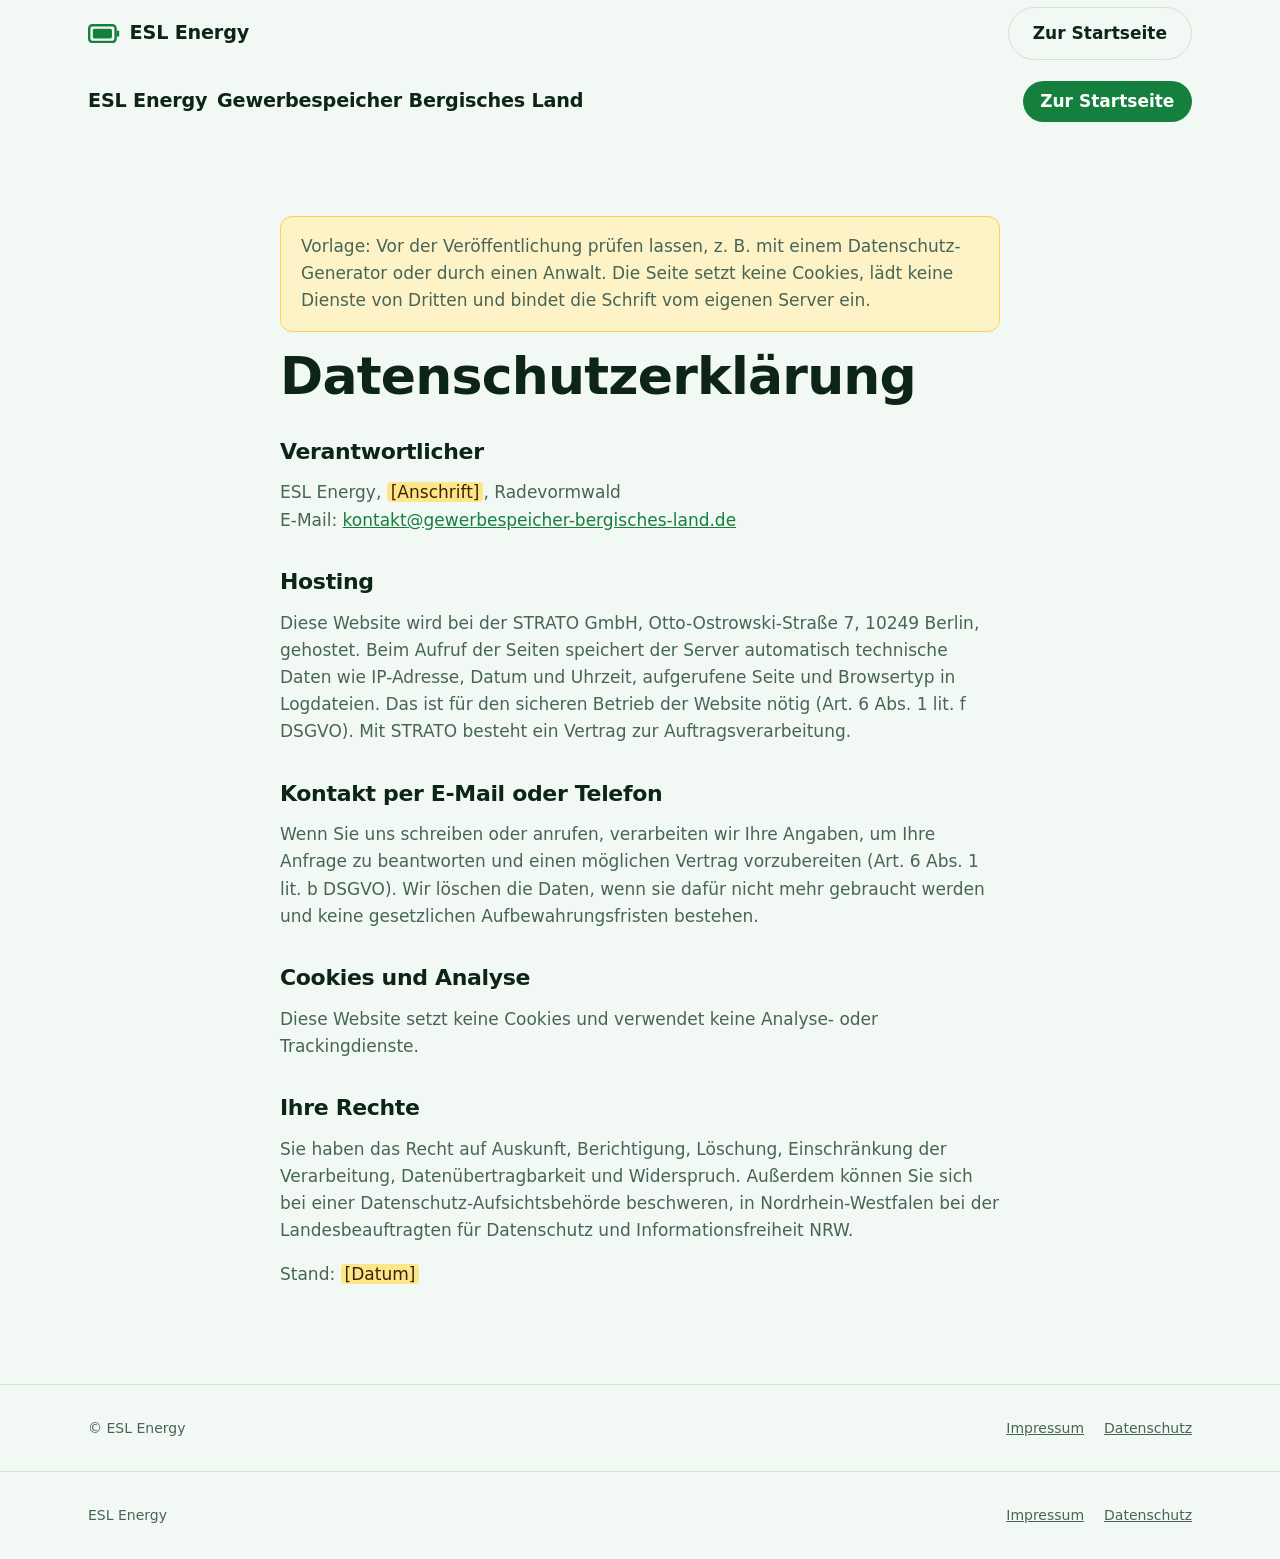
==== commit 4f71d13e: "Merge branch 'main' into claude/sleepy-johnson-j4k0xk" ====
--- a/datenschutz.html
+++ b/datenschutz.html
@@ -10,6 +10,7 @@
 </head>
 <body>
 <header class="kopf"><div class="wrap"><a class="marke" href="index.html"><svg viewBox="0 0 40 24" aria-hidden="true"><rect x="1.5" y="1.5" width="33" height="21" rx="4" fill="none" stroke="currentColor" stroke-width="3"/><rect x="36" y="8" width="3" height="8" rx="1.5" fill="currentColor"/><rect class="marke-ladung" x="6" y="6" width="24" height="12" rx="2" fill="currentColor"/></svg>ESL Energy</a><a class="button button-leise" href="index.html">Zur Startseite</a></div></header>
+<header class="kopf"><div class="wrap"><a class="marke" href="index.html">ESL Energy<span>Gewerbespeicher Bergisches Land</span></a><nav class="nav"><a class="nav-kontakt" href="index.html">Zur Startseite</a></nav></div></header>
 <main class="rechtstext"><div class="wrap">
   <p class="warnung">Vorlage: Vor der Veröffentlichung prüfen lassen, z. B. mit einem Datenschutz-Generator oder durch einen Anwalt. Die Seite setzt keine Cookies, lädt keine Dienste von Dritten und bindet die Schrift vom eigenen Server ein.</p>
   <h1>Datenschutzerklärung</h1>
@@ -27,5 +28,6 @@
   <p>Stand: <span class="platzhalter">[Datum]</span></p>
 </div></main>
 <footer class="fuss"><div class="wrap"><span>© ESL Energy</span><nav><a href="impressum.html">Impressum</a><a href="datenschutz.html">Datenschutz</a></nav></div></footer>
+<footer class="fuss"><div class="wrap"><span>ESL Energy</span><nav><a href="impressum.html">Impressum</a><a href="datenschutz.html">Datenschutz</a></nav></div></footer>
 </body>
 </html>
--- a/css/style.css
+++ b/css/style.css
@@ -1,6 +1,8 @@
 /* ESL Energy – Stylesheet
    Grüntöne in Hell und Dunkel. Dunkel folgt der Systemeinstellung,
    der Schalter oben rechts überschreibt sie (data-theme auf <html>). */
+   Farben: Schiefer, Fensterladen-Grün und Kalkweiß aus den bergischen Häusern,
+   Signalgelb nur für den Rechner und den Hauptbutton. */
 
 @font-face {
   font-family: "Archivo";
@@ -281,10 +283,11 @@
   background:
     repeating-linear-gradient(90deg, transparent 0 calc(25% - 4px), var(--flaeche) calc(25% - 4px) 25%),
     linear-gradient(90deg, var(--akzent), var(--akzent-2));
-  transform-origin: 0 50%;
-  animation: fuellen 5s cubic-bezier(.6, 0, .3, 1) infinite;
-}
-@keyframes fuellen { 0% { transform: scaleX(0.08); } 55%, 85% { transform: scaleX(1); } 100% { transform: scaleX(0.08); } }
+  /* Ladestand = genutzter Anteil am Anschluss (--genutzt am .akku) */
+  clip-path: inset(0 calc(100% - var(--genutzt, 50%)) 0 0 round 10px);
+  animation: fuellen 2.4s cubic-bezier(.6, 0, .3, 1) 0.3s both;
+}
+@keyframes fuellen { from { clip-path: inset(0 100% 0 0 round 10px); } }
 .akku-blitz {
   position: absolute; inset: 0; margin: auto; width: 2.75rem; height: 2.75rem;
   color: var(--text); filter: drop-shadow(0 2px 6px var(--glow));
@@ -293,8 +296,8 @@
 @keyframes pulsieren { 50% { transform: scale(1.12); } }
 .akku-titel { font-weight: 700; margin-bottom: 0.75rem; }
 .balken { display: flex; height: 0.85rem; border-radius: 999px; overflow: hidden; background: var(--bg-tief); }
-.balken-genutzt { width: 56.25%; background: var(--text-2); opacity: 0.55; }
-.balken-frei { width: 43.75%; background: linear-gradient(90deg, var(--akzent), var(--akzent-2)); }
+.balken-genutzt { width: var(--genutzt, 50%); background: var(--text-2); opacity: 0.55; }
+.balken-frei { width: calc(100% - var(--genutzt, 50%)); background: linear-gradient(90deg, var(--akzent), var(--akzent-2)); }
 .balken-legende { display: flex; justify-content: space-between; margin: 0.6rem 0 1rem; font-size: var(--s-1); }
 .balken-legende div { display: flex; flex-direction: column; }
 .balken-legende div:last-child { text-align: right; color: var(--akzent); }
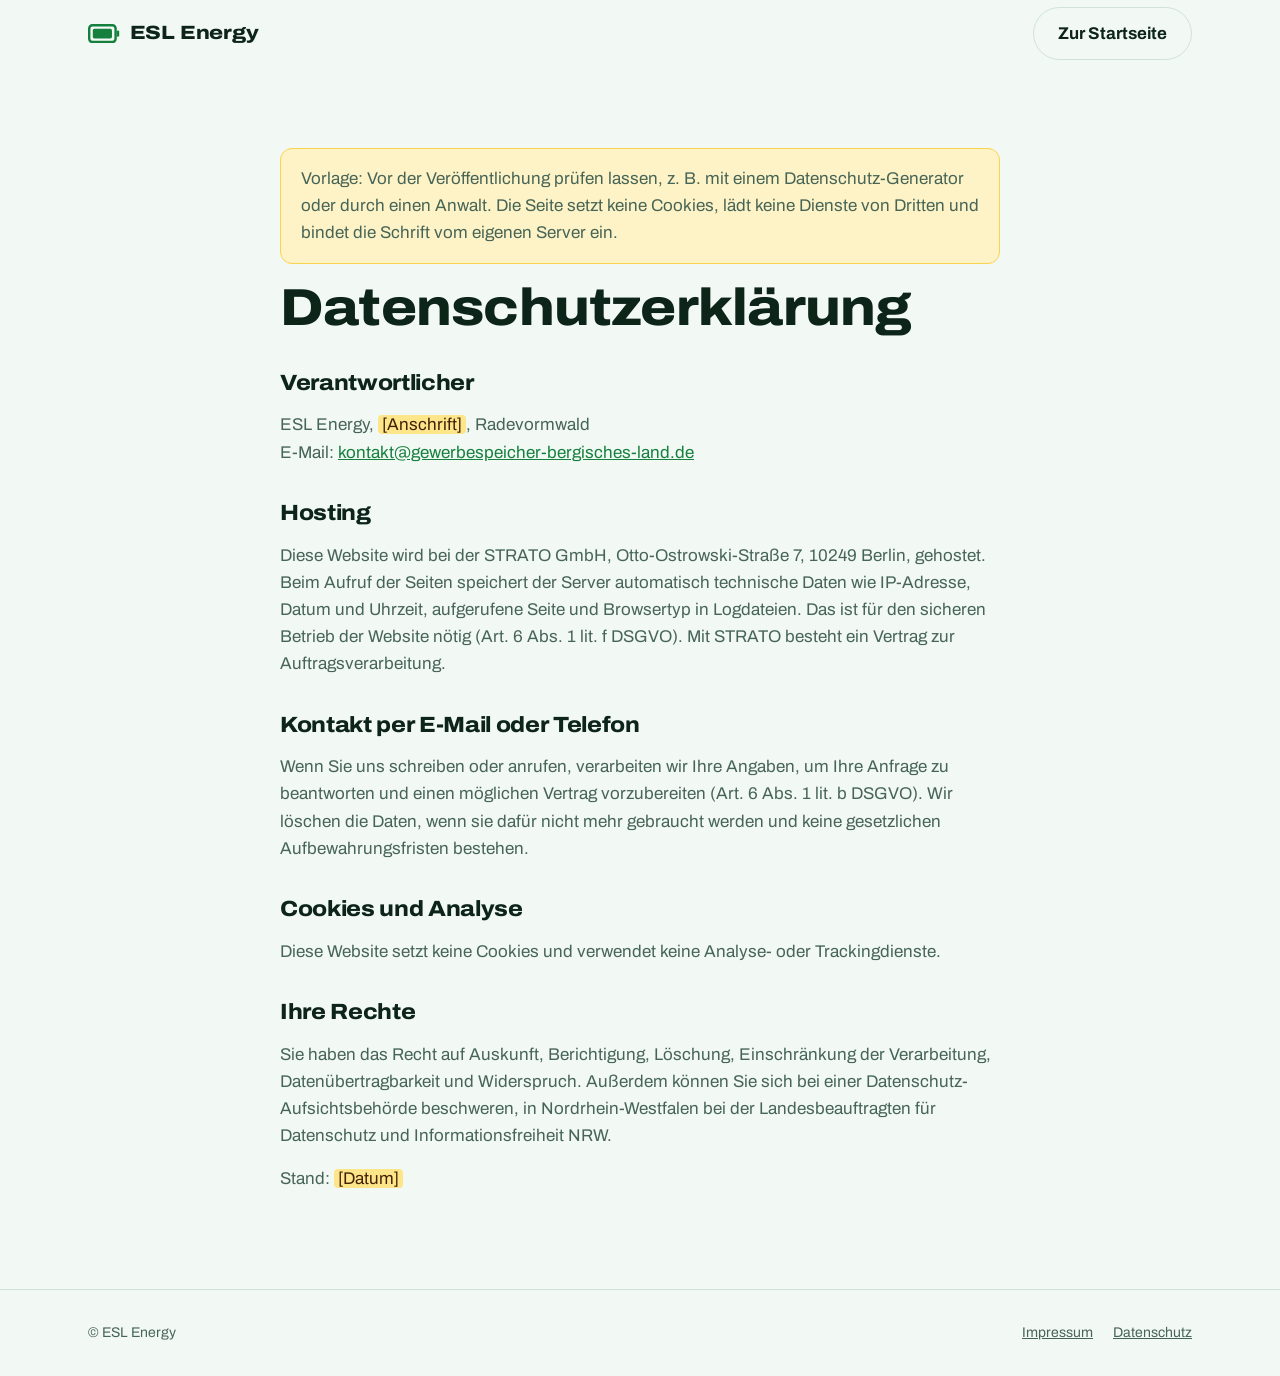
==== commit 34d035bd: "Reste der Pausenseite aus dem Merge entfernen Beim Zusammenführen von PR #1 wurden in index.html, st" ====
--- a/datenschutz.html
+++ b/datenschutz.html
@@ -10,7 +10,6 @@
 </head>
 <body>
 <header class="kopf"><div class="wrap"><a class="marke" href="index.html"><svg viewBox="0 0 40 24" aria-hidden="true"><rect x="1.5" y="1.5" width="33" height="21" rx="4" fill="none" stroke="currentColor" stroke-width="3"/><rect x="36" y="8" width="3" height="8" rx="1.5" fill="currentColor"/><rect class="marke-ladung" x="6" y="6" width="24" height="12" rx="2" fill="currentColor"/></svg>ESL Energy</a><a class="button button-leise" href="index.html">Zur Startseite</a></div></header>
-<header class="kopf"><div class="wrap"><a class="marke" href="index.html">ESL Energy<span>Gewerbespeicher Bergisches Land</span></a><nav class="nav"><a class="nav-kontakt" href="index.html">Zur Startseite</a></nav></div></header>
 <main class="rechtstext"><div class="wrap">
   <p class="warnung">Vorlage: Vor der Veröffentlichung prüfen lassen, z. B. mit einem Datenschutz-Generator oder durch einen Anwalt. Die Seite setzt keine Cookies, lädt keine Dienste von Dritten und bindet die Schrift vom eigenen Server ein.</p>
   <h1>Datenschutzerklärung</h1>
@@ -28,6 +27,5 @@
   <p>Stand: <span class="platzhalter">[Datum]</span></p>
 </div></main>
 <footer class="fuss"><div class="wrap"><span>© ESL Energy</span><nav><a href="impressum.html">Impressum</a><a href="datenschutz.html">Datenschutz</a></nav></div></footer>
-<footer class="fuss"><div class="wrap"><span>ESL Energy</span><nav><a href="impressum.html">Impressum</a><a href="datenschutz.html">Datenschutz</a></nav></div></footer>
 </body>
 </html>
--- a/css/style.css
+++ b/css/style.css
@@ -1,8 +1,6 @@
 /* ESL Energy – Stylesheet
    Grüntöne in Hell und Dunkel. Dunkel folgt der Systemeinstellung,
    der Schalter oben rechts überschreibt sie (data-theme auf <html>). */
-   Farben: Schiefer, Fensterladen-Grün und Kalkweiß aus den bergischen Häusern,
-   Signalgelb nur für den Rechner und den Hauptbutton. */
 
 @font-face {
   font-family: "Archivo";
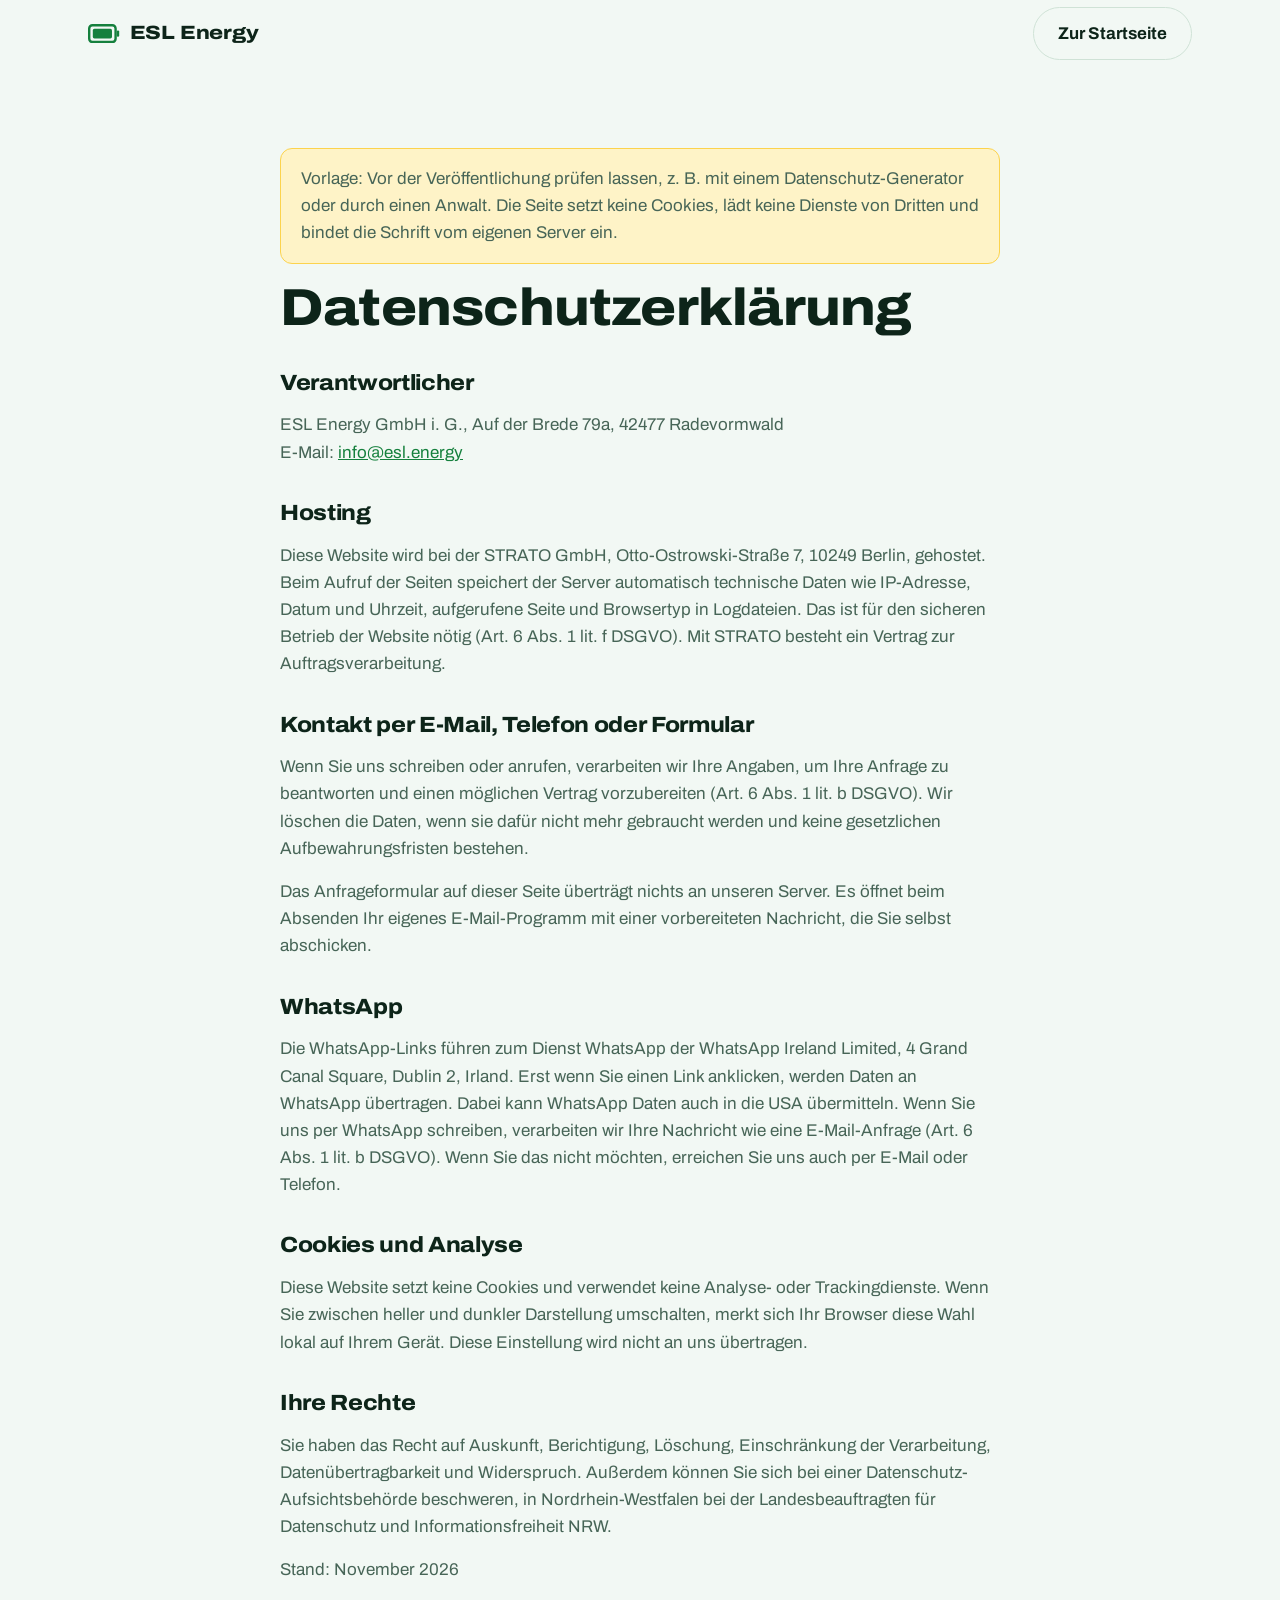
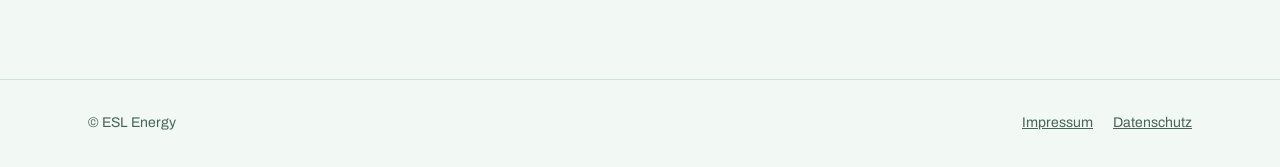
==== commit a6a7a3ef: "Antworten umgesetzt: zwei Pachtmodelle, Gebietskarte, WhatsApp, Formular, Impressum, hell als Standa" ====
--- a/datenschutz.html
+++ b/datenschutz.html
@@ -14,17 +14,20 @@
   <p class="warnung">Vorlage: Vor der Veröffentlichung prüfen lassen, z. B. mit einem Datenschutz-Generator oder durch einen Anwalt. Die Seite setzt keine Cookies, lädt keine Dienste von Dritten und bindet die Schrift vom eigenen Server ein.</p>
   <h1>Datenschutzerklärung</h1>
   <h2>Verantwortlicher</h2>
-  <p>ESL Energy, <span class="platzhalter">[Anschrift]</span>, Radevormwald<br>
-  E-Mail: <a href="mailto:kontakt@gewerbespeicher-bergisches-land.de">kontakt@gewerbespeicher-bergisches-land.de</a></p>
+  <p>ESL Energy GmbH i. G., Auf der Brede 79a, 42477 Radevormwald<br>
+  E-Mail: <a href="mailto:info@esl.energy">info@esl.energy</a></p>
   <h2>Hosting</h2>
   <p>Diese Website wird bei der STRATO GmbH, Otto-Ostrowski-Straße 7, 10249 Berlin, gehostet. Beim Aufruf der Seiten speichert der Server automatisch technische Daten wie IP-Adresse, Datum und Uhrzeit, aufgerufene Seite und Browsertyp in Logdateien. Das ist für den sicheren Betrieb der Website nötig (Art. 6 Abs. 1 lit. f DSGVO). Mit STRATO besteht ein Vertrag zur Auftragsverarbeitung.</p>
-  <h2>Kontakt per E-Mail oder Telefon</h2>
+  <h2>Kontakt per E-Mail, Telefon oder Formular</h2>
   <p>Wenn Sie uns schreiben oder anrufen, verarbeiten wir Ihre Angaben, um Ihre Anfrage zu beantworten und einen möglichen Vertrag vorzubereiten (Art. 6 Abs. 1 lit. b DSGVO). Wir löschen die Daten, wenn sie dafür nicht mehr gebraucht werden und keine gesetzlichen Aufbewahrungsfristen bestehen.</p>
+  <p>Das Anfrageformular auf dieser Seite überträgt nichts an unseren Server. Es öffnet beim Absenden Ihr eigenes E-Mail-Programm mit einer vorbereiteten Nachricht, die Sie selbst abschicken.</p>
+  <h2>WhatsApp</h2>
+  <p>Die WhatsApp-Links führen zum Dienst WhatsApp der WhatsApp Ireland Limited, 4 Grand Canal Square, Dublin 2, Irland. Erst wenn Sie einen Link anklicken, werden Daten an WhatsApp übertragen. Dabei kann WhatsApp Daten auch in die USA übermitteln. Wenn Sie uns per WhatsApp schreiben, verarbeiten wir Ihre Nachricht wie eine E-Mail-Anfrage (Art. 6 Abs. 1 lit. b DSGVO). Wenn Sie das nicht möchten, erreichen Sie uns auch per E-Mail oder Telefon.</p>
   <h2>Cookies und Analyse</h2>
-  <p>Diese Website setzt keine Cookies und verwendet keine Analyse- oder Trackingdienste.</p>
+  <p>Diese Website setzt keine Cookies und verwendet keine Analyse- oder Trackingdienste. Wenn Sie zwischen heller und dunkler Darstellung umschalten, merkt sich Ihr Browser diese Wahl lokal auf Ihrem Gerät. Diese Einstellung wird nicht an uns übertragen.</p>
   <h2>Ihre Rechte</h2>
   <p>Sie haben das Recht auf Auskunft, Berichtigung, Löschung, Einschränkung der Verarbeitung, Datenübertragbarkeit und Widerspruch. Außerdem können Sie sich bei einer Datenschutz-Aufsichtsbehörde beschweren, in Nordrhein-Westfalen bei der Landesbeauftragten für Datenschutz und Informationsfreiheit NRW.</p>
-  <p>Stand: <span class="platzhalter">[Datum]</span></p>
+  <p>Stand: November 2026</p>
 </div></main>
 <footer class="fuss"><div class="wrap"><span>© ESL Energy</span><nav><a href="impressum.html">Impressum</a><a href="datenschutz.html">Datenschutz</a></nav></div></footer>
 </body>
--- a/css/style.css
+++ b/css/style.css
@@ -1,6 +1,6 @@
 /* ESL Energy – Stylesheet
-   Grüntöne in Hell und Dunkel. Dunkel folgt der Systemeinstellung,
-   der Schalter oben rechts überschreibt sie (data-theme auf <html>). */
+   Grüntöne in Hell und Dunkel. Standard ist hell, dunkel über den
+   Schalter oben rechts (data-theme="dark" auf <html>). */
 
 @font-face {
   font-family: "Archivo";
@@ -10,7 +10,7 @@
   font-display: swap;
 }
 
-/* ---------- Farben ---------- */
+/* ---------- Farben (Standard hell) ---------- */
 :root {
   --bg: #f2f8f4;
   --bg-tief: #e4f0e8;
@@ -29,25 +29,6 @@
   color-scheme: light;
 }
 
-@media (prefers-color-scheme: dark) {
-  :root:not([data-theme="light"]) {
-    --bg: #06120c;
-    --bg-tief: #0a1b13;
-    --flaeche: #0f2419;
-    --text: #e3f3e9;
-    --text-2: #94b5a3;
-    --linie: #1d3a2b;
-    --akzent: #34d399;
-    --akzent-2: #6ee7b7;
-    --akzent-hell: #12382a;
-    --auf-akzent: #052014;
-    --glow: rgba(52, 211, 153, 0.18);
-    --raster: rgba(110, 231, 183, 0.06);
-    --schatten: 0 1px 2px rgba(0, 0, 0, 0.3), 0 16px 40px -16px rgba(0, 0, 0, 0.6);
-    --kopf-bg: rgba(6, 18, 12, 0.72);
-    color-scheme: dark;
-  }
-}
 :root[data-theme="dark"] {
   --bg: #06120c;
   --bg-tief: #0a1b13;
@@ -172,10 +153,6 @@
 .thema-mond { display: none; }
 :root[data-theme="dark"] .thema-sonne { display: none; }
 :root[data-theme="dark"] .thema-mond { display: block; }
-@media (prefers-color-scheme: dark) {
-  :root:not([data-theme="light"]) .thema-sonne { display: none; }
-  :root:not([data-theme="light"]) .thema-mond { display: block; }
-}
 
 .menue { display: none; }
 .menue span { display: block; width: 1.1rem; height: 2px; background: currentColor; border-radius: 2px; transition: transform 0.3s; grid-area: 1 / 1; }
@@ -184,7 +161,7 @@
 .menue[aria-expanded="true"] span:first-child { transform: rotate(45deg); }
 .menue[aria-expanded="true"] span:last-child { transform: rotate(-45deg); }
 
-@media (max-width: 960px) {
+@media (max-width: 1100px) {
   .menue { display: grid; }
   .kopf-aktionen { margin-left: auto; }
   .nav {
@@ -281,11 +258,10 @@
   background:
     repeating-linear-gradient(90deg, transparent 0 calc(25% - 4px), var(--flaeche) calc(25% - 4px) 25%),
     linear-gradient(90deg, var(--akzent), var(--akzent-2));
-  /* Ladestand = genutzter Anteil am Anschluss (--genutzt am .akku) */
-  clip-path: inset(0 calc(100% - var(--genutzt, 50%)) 0 0 round 10px);
-  animation: fuellen 2.4s cubic-bezier(.6, 0, .3, 1) 0.3s both;
-}
-@keyframes fuellen { from { clip-path: inset(0 100% 0 0 round 10px); } }
+  transform-origin: 0 50%;
+  animation: fuellen 5s cubic-bezier(.6, 0, .3, 1) infinite;
+}
+@keyframes fuellen { 0% { transform: scaleX(0.08); } 55%, 85% { transform: scaleX(1); } 100% { transform: scaleX(0.08); } }
 .akku-blitz {
   position: absolute; inset: 0; margin: auto; width: 2.75rem; height: 2.75rem;
   color: var(--text); filter: drop-shadow(0 2px 6px var(--glow));
@@ -294,8 +270,8 @@
 @keyframes pulsieren { 50% { transform: scale(1.12); } }
 .akku-titel { font-weight: 700; margin-bottom: 0.75rem; }
 .balken { display: flex; height: 0.85rem; border-radius: 999px; overflow: hidden; background: var(--bg-tief); }
-.balken-genutzt { width: var(--genutzt, 50%); background: var(--text-2); opacity: 0.55; }
-.balken-frei { width: calc(100% - var(--genutzt, 50%)); background: linear-gradient(90deg, var(--akzent), var(--akzent-2)); }
+.balken-genutzt { width: 56.25%; background: var(--text-2); opacity: 0.55; }
+.balken-frei { width: 43.75%; background: linear-gradient(90deg, var(--akzent), var(--akzent-2)); }
 .balken-legende { display: flex; justify-content: space-between; margin: 0.6rem 0 1rem; font-size: var(--s-1); }
 .balken-legende div { display: flex; flex-direction: column; }
 .balken-legende div:last-child { text-align: right; color: var(--akzent); }
@@ -433,8 +409,41 @@
 .ergebnis p { color: #d1fae5; }
 .ergebnis .klein { font-size: var(--s-1); opacity: 0.8; margin-top: 0.5rem; }
 .ergebnis .button { align-self: flex-start; background: #34d399; color: #052014; }
+.modelle { display: grid; grid-template-columns: 1fr 1fr; gap: 0.75rem; margin: 0.5rem 0 1rem; }
+.modell { padding: 1rem 1.1rem; border-radius: 14px; background: rgba(236, 253, 243, 0.08); border: 1px solid rgba(167, 243, 208, 0.25); }
+.modell p { margin: 0; font-size: var(--s-1); }
+.modell-name { font-weight: 700; color: #6ee7b7 !important; text-transform: uppercase; letter-spacing: 0.06em; }
+.modell-betrag { font-size: clamp(1.6rem, 3.2vw, 2.2rem) !important; font-weight: 800; font-stretch: 112%; color: #fff !important; line-height: 1.15; margin: 0.25rem 0 0.4rem !important; font-variant-numeric: tabular-nums; }
+@media (max-width: 1000px) { .modelle { grid-template-columns: 1fr; } }
 .voraussetzung { margin-top: 1.5rem; color: var(--text-2); font-size: var(--s-1); max-width: 70ch; }
 @media (max-width: 760px) { .rechner { grid-template-columns: 1fr; } }
+
+/* Gebiet */
+.gebiet { display: grid; grid-template-columns: minmax(0, 1fr) minmax(0, 1.1fr); gap: clamp(2rem, 5vw, 4rem); align-items: center; }
+.gebiet-liste { list-style: none; padding: 0; margin: 1.5rem 0; display: grid; gap: 0.6rem; }
+.gebiet-liste li { position: relative; padding-left: 1.75rem; }
+.gebiet-liste li::before { content: ""; position: absolute; left: 0; top: 0.45em; width: 0.75rem; height: 0.75rem; border-radius: 50%; background: var(--akzent); box-shadow: 0 0 0 4px var(--akzent-hell); }
+.karte-gebiet { margin: 0; padding: 1rem; border-radius: 24px; background: var(--flaeche); border: 1px solid var(--linie); box-shadow: var(--schatten); color: var(--akzent); }
+.karte-gebiet svg { display: block; width: 100%; height: auto; }
+.karte-gebiet figcaption { font-size: var(--s-1); color: var(--text-2); padding: 0 0.5rem 0.25rem; }
+.umkreis { fill: none; stroke: var(--akzent); stroke-width: 2; stroke-dasharray: 6 8; opacity: 0.55; transform-origin: 416.3px 348px; animation: drehen 60s linear infinite; }
+@keyframes drehen { to { transform: rotate(360deg); } }
+.umkreis-text { fill: var(--akzent); font-size: 14px; font-weight: 700; font-family: inherit; }
+.fluss { fill: none; stroke: #60a5fa; stroke-width: 5; stroke-linecap: round; stroke-linejoin: round; opacity: 0.45; }
+.fluss-klein { stroke-width: 3; }
+.fluss-text { fill: #3b82f6; opacity: 0.7; font-size: 13px; font-style: italic; font-family: inherit; }
+.ort circle { fill: var(--text-2); }
+.ort text { fill: var(--text); font-size: 15px; font-weight: 600; font-family: inherit; }
+.js .karte-gebiet .ort { opacity: 0; transform: translateY(6px); transition: opacity 0.5s, transform 0.5s; transition-delay: calc(0.4s + var(--i) * 0.06s); }
+.js .karte-gebiet.sichtbar .ort { opacity: 1; transform: none; }
+.heimat-punkt { fill: var(--akzent); stroke: var(--flaeche); stroke-width: 4; }
+.puls { fill: var(--akzent); opacity: 0; transform-origin: 416.3px 348px; animation: puls 2.8s ease-out infinite; }
+.puls-2 { animation-delay: 1.4s; }
+@keyframes puls { 0% { opacity: 0.5; transform: scale(1); } 100% { opacity: 0; transform: scale(5); } }
+.heimat-schild { fill: var(--text); }
+.heimat-name { fill: var(--bg); font-weight: 800; font-size: 16px; font-family: inherit; }
+.heimat-ort { fill: var(--bg); opacity: 0.75; font-size: 13px; font-family: inherit; }
+@media (max-width: 860px) { .gebiet { grid-template-columns: 1fr; } }
 
 /* Team */
 .team { display: grid; grid-template-columns: 1fr 1fr; gap: 1.25rem; margin-top: 3rem; }
@@ -451,7 +460,16 @@
 }
 .person h3 { margin-bottom: 0.25rem; }
 .rolle { color: var(--akzent); font-weight: 600; font-size: var(--s-1); }
-.person p:last-child { color: var(--text-2); margin: 0; }
+.person p:not(.rolle) { color: var(--text-2); }
+.person-kontakt { display: flex; flex-wrap: wrap; gap: 0.5rem; margin-top: 1rem; }
+.person-kontakt a {
+  display: inline-flex; align-items: center; gap: 0.45rem; padding: 0.5rem 0.9rem; border-radius: 999px;
+  border: 1px solid var(--linie); color: var(--text); text-decoration: none; font-weight: 600; font-size: var(--s-1);
+  transition: border-color 0.2s, background-color 0.2s;
+}
+.person-kontakt a:hover { border-color: var(--akzent); background: var(--akzent-hell); }
+.person-kontakt svg { width: 1.1rem; height: 1.1rem; color: var(--akzent); }
+.person-kontakt .wa svg, .kontakt-personen .wa svg { color: #25d366; }
 @media (max-width: 760px) { .team { grid-template-columns: 1fr; } .person { flex-direction: column; } }
 
 /* Fragen */
@@ -497,7 +515,33 @@
 .kontakt-box .button:hover { background: #6ee7b7; }
 .kontakt-box .button-leise { background: transparent; color: #ecfdf3; border-color: rgba(236, 253, 243, 0.35); }
 .kontakt-box .button-leise:hover { background: rgba(110, 231, 183, 0.15); border-color: #6ee7b7; }
+.kontakt-box { align-items: start; }
+.kontakt-daten { margin-top: 1.5rem; }
+.kontakt-personen { display: grid; grid-template-columns: 1fr 1fr; gap: 1rem; margin-top: 1.75rem; padding-top: 1.5rem; border-top: 1px solid rgba(236, 253, 243, 0.18); }
+.kontakt-personen div { display: grid; gap: 0.45rem; align-content: start; }
+.kontakt-personen b { color: #fff; }
+.kontakt-personen a { display: inline-flex; align-items: center; gap: 0.5rem; color: #c6f0da; text-decoration: none; font-weight: 600; }
+.kontakt-personen a:hover { color: #6ee7b7; }
+.kontakt-personen svg { width: 1.1rem; height: 1.1rem; color: #6ee7b7; }
+.formular {
+  display: grid; gap: 0.9rem; padding: clamp(1.25rem, 3vw, 2rem); border-radius: 20px;
+  background: var(--flaeche); color: var(--text); box-shadow: 0 20px 50px -20px rgba(0, 0, 0, 0.5);
+}
+.formular-titel { font-weight: 800; font-size: var(--s1); font-stretch: 110%; margin: 0 0 0.25rem; }
+.formular-zeile { display: grid; grid-template-columns: 1fr 1fr; gap: 0.9rem; }
+.formular label { display: grid; gap: 0.35rem; font-weight: 600; font-size: var(--s-1); }
+.formular input, .formular textarea {
+  font: inherit; font-size: 1rem; color: var(--text); background: var(--bg);
+  border: 1px solid var(--linie); border-radius: 10px; padding: 0.7rem 0.85rem; width: 100%; min-width: 0;
+  transition: border-color 0.2s, box-shadow 0.2s;
+}
+.formular input:focus, .formular textarea:focus { outline: none; border-color: var(--akzent); box-shadow: 0 0 0 3px var(--akzent-hell); }
+.formular textarea { resize: vertical; }
+.formular .button { justify-self: start; margin-top: 0.25rem; }
+.formular-hinweis { font-size: var(--s-1); color: var(--text-2); margin: 0; }
+.formular-fehler { color: #b91c1c; font-weight: 600; margin: 0; }
 @media (max-width: 860px) { .kontakt-box { grid-template-columns: 1fr; } }
+@media (max-width: 560px) { .formular-zeile, .kontakt-personen { grid-template-columns: 1fr; } }
 
 /* ---------- Fuß ---------- */
 .fuss { padding: 2rem 0; border-top: 1px solid var(--linie); color: var(--text-2); font-size: var(--s-1); }
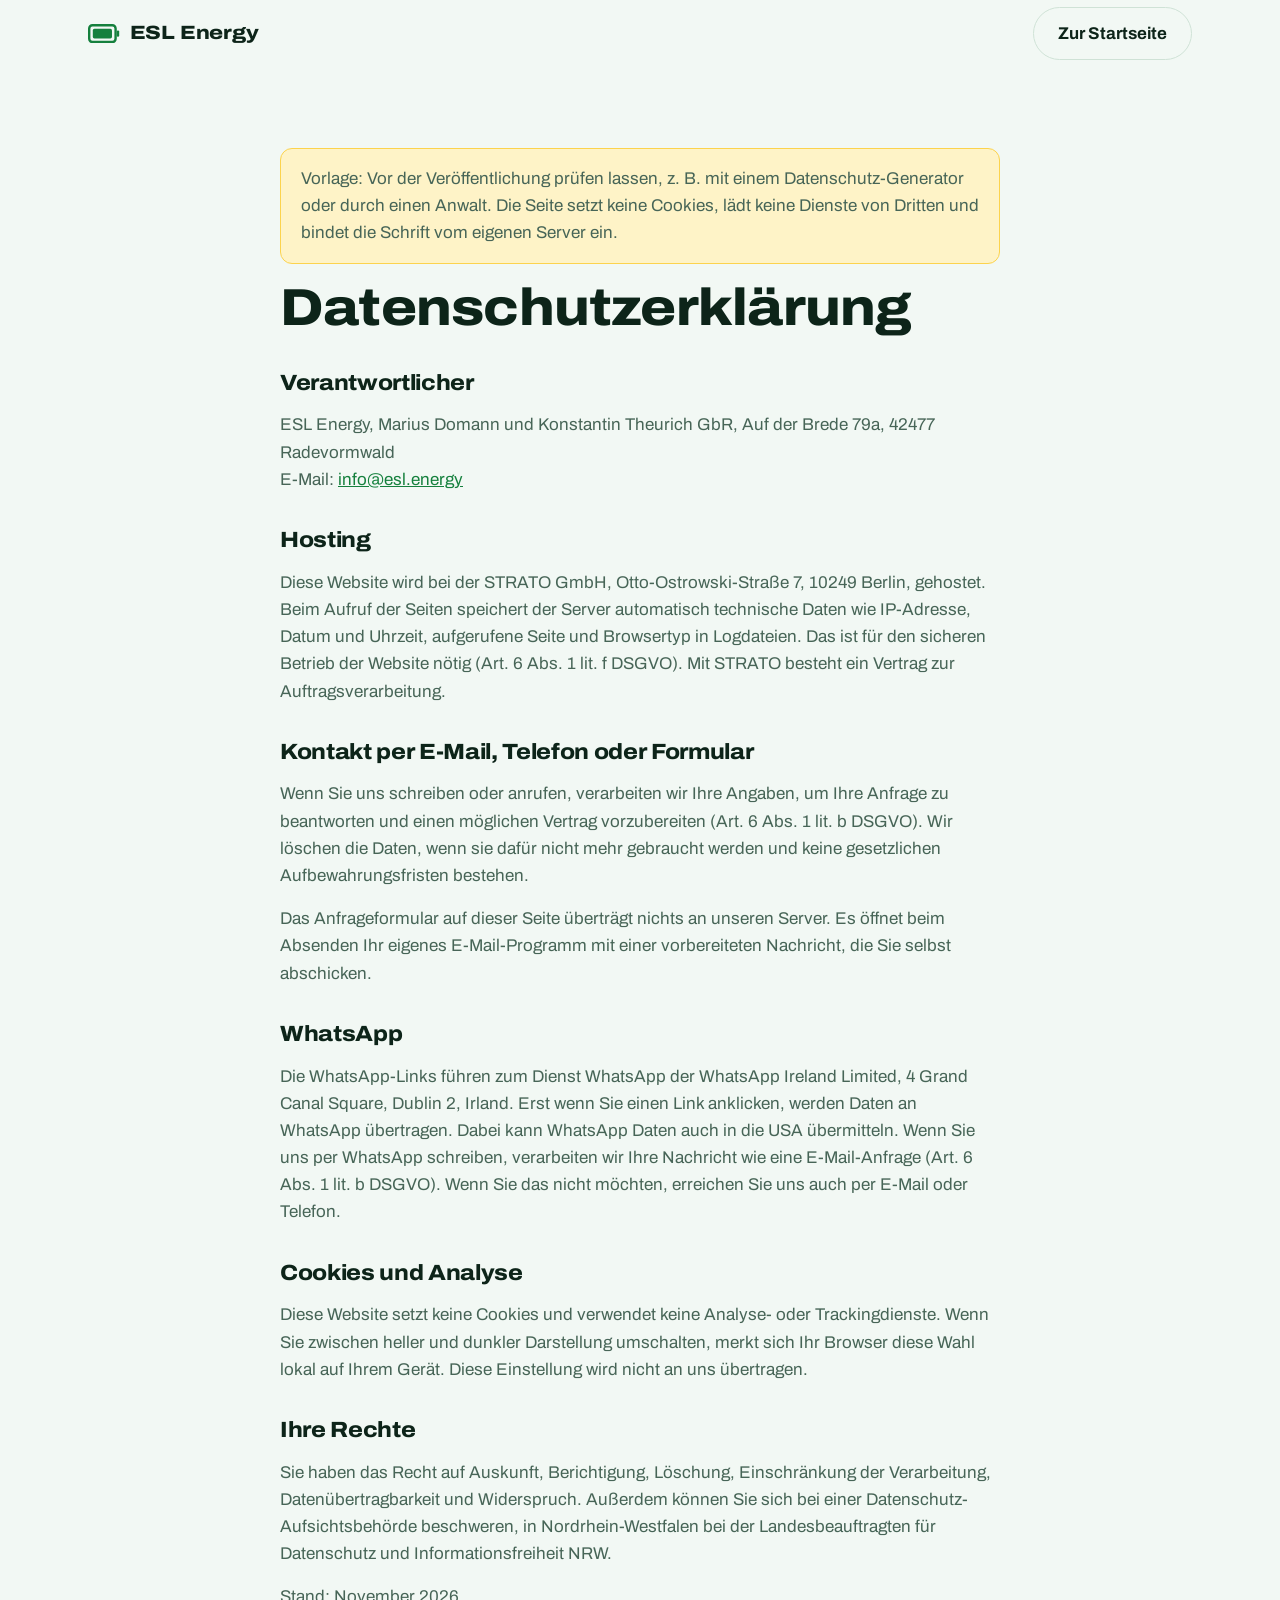
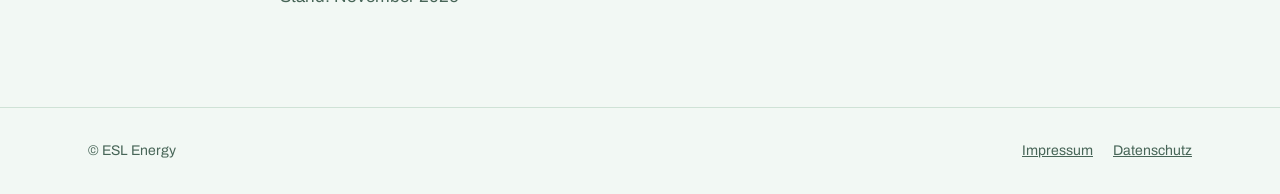
==== commit b824e5ea: "Impressum als GbR, Platzhalter und Vorlagenhinweis entfernt Co-Authored-By: Claude Opus 5.5 <noreply" ====
--- a/datenschutz.html
+++ b/datenschutz.html
@@ -14,7 +14,7 @@
   <p class="warnung">Vorlage: Vor der Veröffentlichung prüfen lassen, z. B. mit einem Datenschutz-Generator oder durch einen Anwalt. Die Seite setzt keine Cookies, lädt keine Dienste von Dritten und bindet die Schrift vom eigenen Server ein.</p>
   <h1>Datenschutzerklärung</h1>
   <h2>Verantwortlicher</h2>
-  <p>ESL Energy GmbH i. G., Auf der Brede 79a, 42477 Radevormwald<br>
+  <p>ESL Energy, Marius Domann und Konstantin Theurich GbR, Auf der Brede 79a, 42477 Radevormwald<br>
   E-Mail: <a href="mailto:info@esl.energy">info@esl.energy</a></p>
   <h2>Hosting</h2>
   <p>Diese Website wird bei der STRATO GmbH, Otto-Ostrowski-Straße 7, 10249 Berlin, gehostet. Beim Aufruf der Seiten speichert der Server automatisch technische Daten wie IP-Adresse, Datum und Uhrzeit, aufgerufene Seite und Browsertyp in Logdateien. Das ist für den sicheren Betrieb der Website nötig (Art. 6 Abs. 1 lit. f DSGVO). Mit STRATO besteht ein Vertrag zur Auftragsverarbeitung.</p>
--- a/css/style.css
+++ b/css/style.css
@@ -123,8 +123,8 @@
   color: var(--text); text-decoration: none; white-space: nowrap;
 }
 .marke svg { width: 2rem; color: var(--akzent); }
-.marke-ladung { transform-origin: 6px 12px; animation: ladung 4s ease-in-out infinite; }
-@keyframes ladung { 0% { transform: scaleX(0.2); } 60%, 100% { transform: scaleX(1); } }
+.marke-ladung { transform-origin: 6px 12px; animation: ladung 6s ease-in-out infinite; }
+@keyframes ladung { 0%, 100% { transform: scaleX(0.12); } 50% { transform: scaleX(1); } }
 
 .nav { display: flex; align-items: center; gap: 0.25rem; }
 .nav a {
@@ -253,25 +253,37 @@
   content: ""; position: absolute; right: -16px; top: 50%; width: 10px; height: 40%;
   transform: translateY(-50%); background: var(--akzent); border-radius: 0 6px 6px 0;
 }
-.akku-fuellung {
-  height: 100%; border-radius: 10px;
-  background:
-    repeating-linear-gradient(90deg, transparent 0 calc(25% - 4px), var(--flaeche) calc(25% - 4px) 25%),
-    linear-gradient(90deg, var(--akzent), var(--akzent-2));
+.akku-fuellung { position: relative; height: 100%; border-radius: 10px; overflow: hidden; background: var(--bg-tief); }
+/* Trennlinien zwischen den Zellen */
+.akku-fuellung::after {
+  content: ""; position: absolute; inset: 0; pointer-events: none;
+  background: repeating-linear-gradient(90deg, transparent 0 calc(25% - 4px), var(--flaeche) calc(25% - 4px) 25%);
+}
+/* Genutzter Teil des Anschlusses (--genutzt am .akku): grau */
+.akku-genutzt { position: absolute; inset: 0 auto 0 0; width: var(--genutzt, 50%); background: var(--text-2); opacity: 0.45; }
+/* Freier Teil: lädt grün auf */
+.akku-frei, .akku-frei-bereich { position: absolute; top: 0; bottom: 0; left: var(--genutzt, 50%); right: 0; }
+.akku-frei {
+  background: linear-gradient(90deg, var(--akzent), var(--akzent-2));
   transform-origin: 0 50%;
-  animation: fuellen 5s cubic-bezier(.6, 0, .3, 1) infinite;
-}
-@keyframes fuellen { 0% { transform: scaleX(0.08); } 55%, 85% { transform: scaleX(1); } 100% { transform: scaleX(0.08); } }
+  animation: laden-frei 3.6s cubic-bezier(.6, 0, .3, 1) 0.4s infinite both;
+}
+@keyframes laden-frei {
+  0% { transform: scaleX(0); opacity: 1; }
+  65%, 88% { transform: scaleX(1); opacity: 1; }
+  100% { transform: scaleX(1); opacity: 0; }
+}
+.akku-frei-bereich { display: grid; place-items: center; z-index: 1; }
 .akku-blitz {
-  position: absolute; inset: 0; margin: auto; width: 2.75rem; height: 2.75rem;
+  width: 2.5rem; height: 2.5rem;
   color: var(--text); filter: drop-shadow(0 2px 6px var(--glow));
   animation: pulsieren 2.5s ease-in-out infinite;
 }
 @keyframes pulsieren { 50% { transform: scale(1.12); } }
 .akku-titel { font-weight: 700; margin-bottom: 0.75rem; }
 .balken { display: flex; height: 0.85rem; border-radius: 999px; overflow: hidden; background: var(--bg-tief); }
-.balken-genutzt { width: 56.25%; background: var(--text-2); opacity: 0.55; }
-.balken-frei { width: 43.75%; background: linear-gradient(90deg, var(--akzent), var(--akzent-2)); }
+.balken-genutzt { width: var(--genutzt, 50%); background: var(--text-2); opacity: 0.55; }
+.balken-frei { width: calc(100% - var(--genutzt, 50%)); background: linear-gradient(90deg, var(--akzent), var(--akzent-2)); }
 .balken-legende { display: flex; justify-content: space-between; margin: 0.6rem 0 1rem; font-size: var(--s-1); }
 .balken-legende div { display: flex; flex-direction: column; }
 .balken-legende div:last-child { text-align: right; color: var(--akzent); }
@@ -347,7 +359,7 @@
 .kurve-achse { stroke: var(--linie); stroke-width: 2; }
 .kurve text { fill: var(--text-2); font-size: 13px; font-family: inherit; }
 .kurve .kurve-marke { fill: var(--text); font-weight: 700; }
-.kurve-linie { stroke-dasharray: 700; stroke-dashoffset: 700; transition: stroke-dashoffset 2.2s cubic-bezier(.6, 0, .3, 1) 0.2s; }
+.kurve-linie { stroke-dasharray: 1000; stroke-dashoffset: 1000; transition: stroke-dashoffset 2.2s cubic-bezier(.6, 0, .3, 1) 0.2s; }
 .kurve-flaeche { opacity: 0; transition: opacity 1s 1.6s; }
 .kurve.sichtbar .kurve-linie { stroke-dashoffset: 0; }
 .kurve.sichtbar .kurve-flaeche { opacity: 1; }
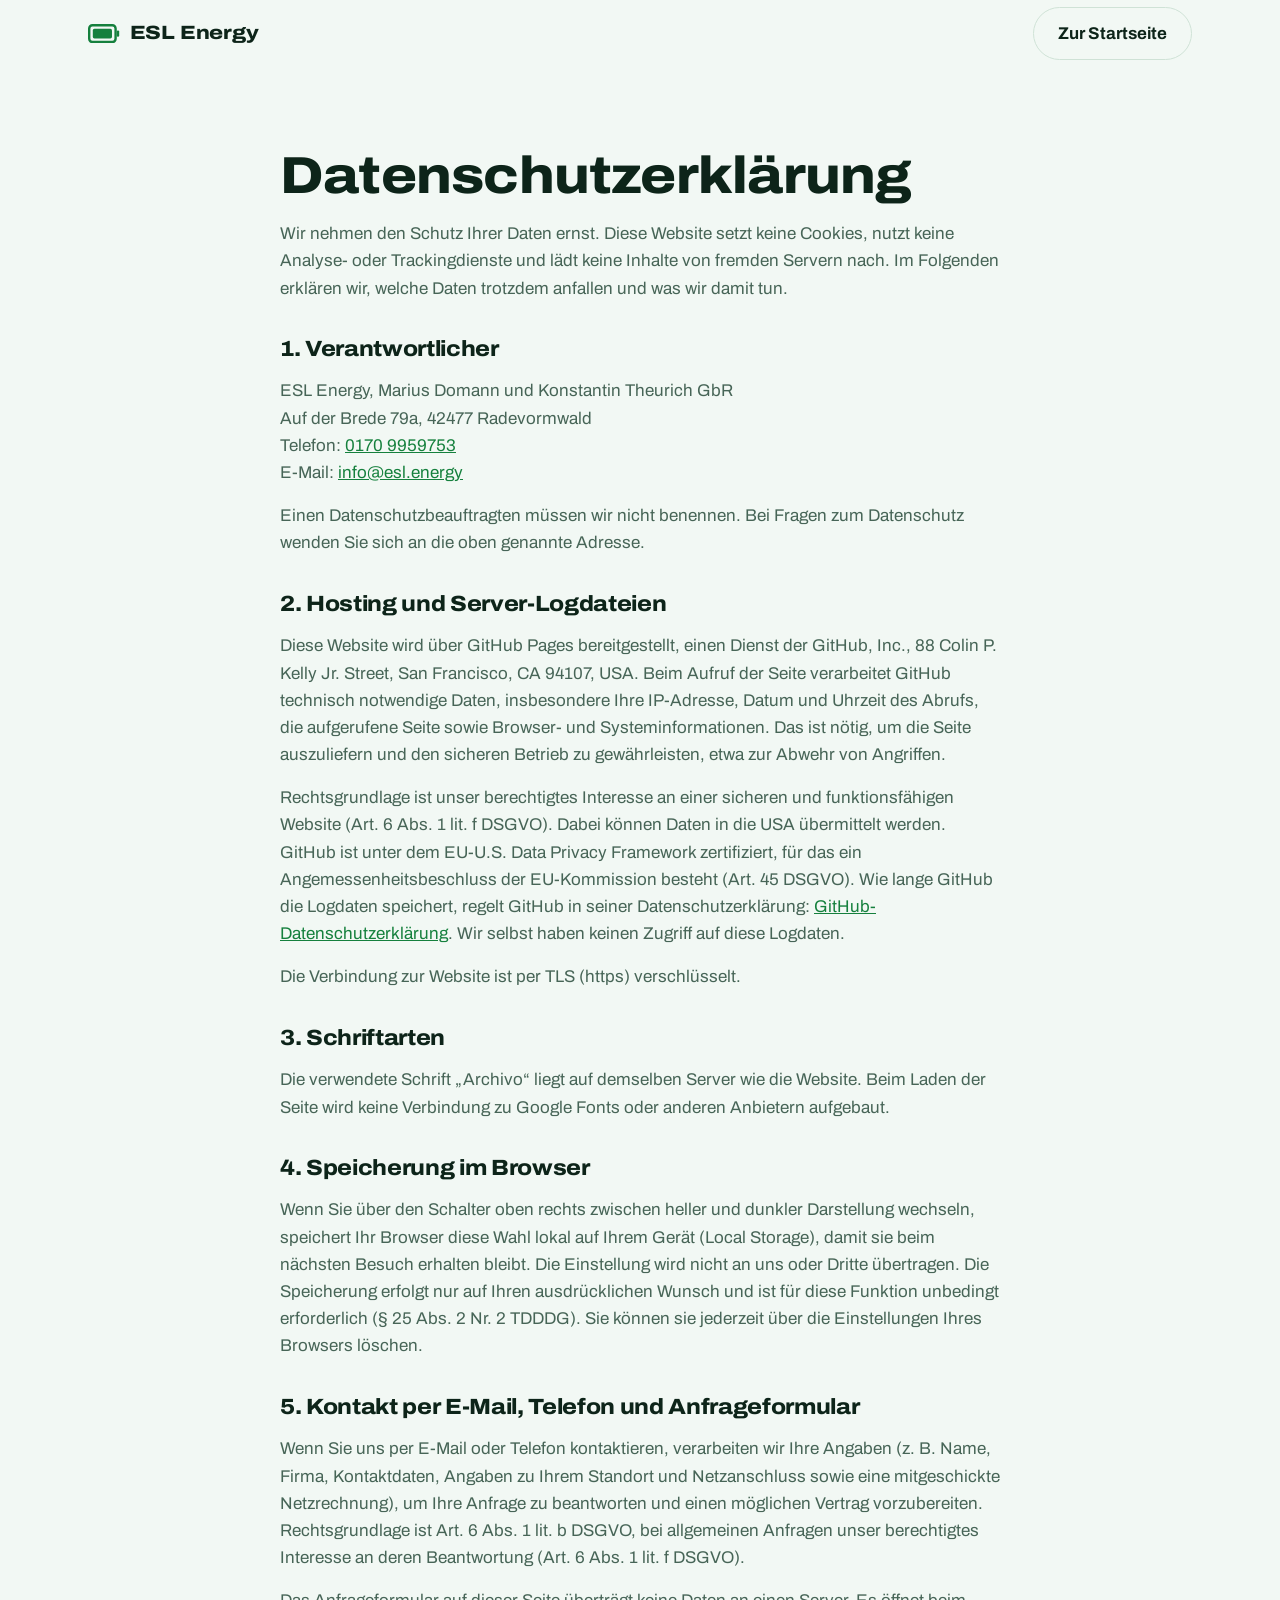
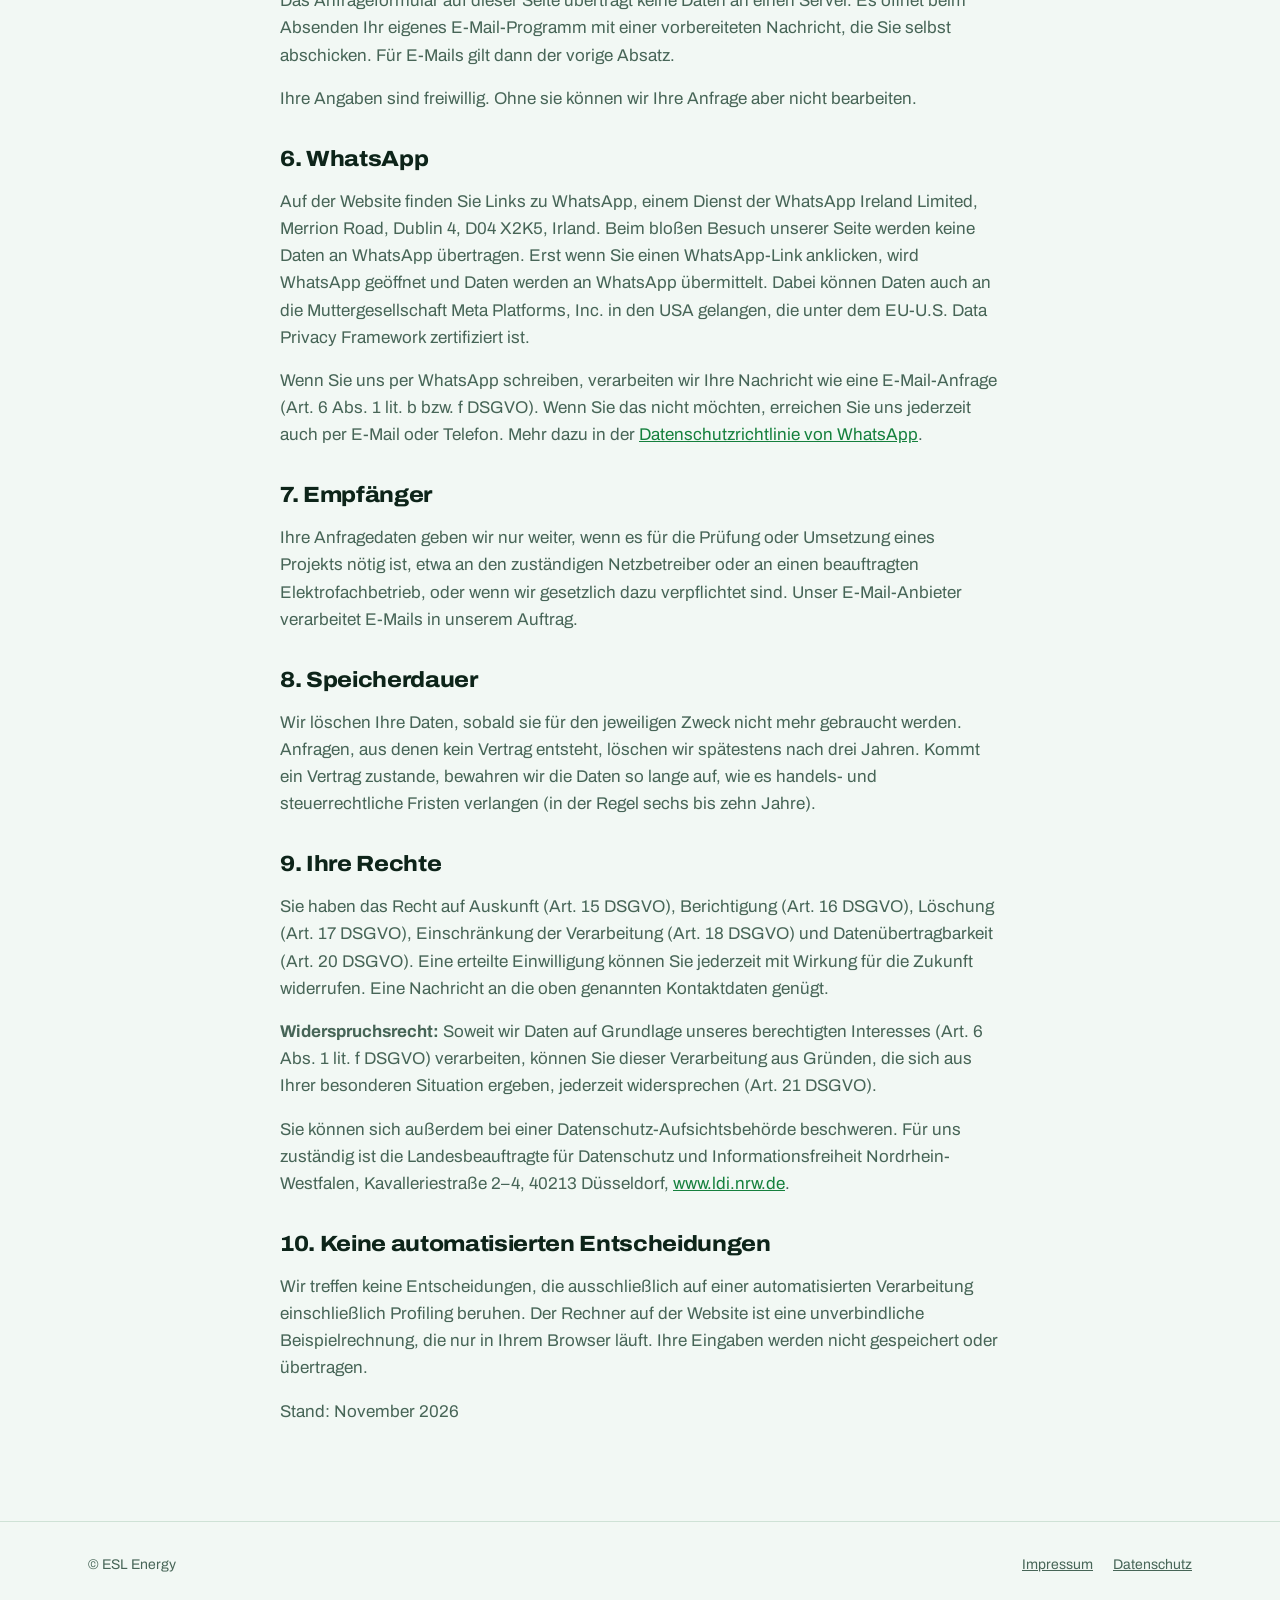
==== commit ff7ca8d1: "Datenschutzerklärung vervollständigen (GitHub Pages, Rechte, Speicherdauer), Schriftlizenz beilegen " ====
--- a/datenschutz.html
+++ b/datenschutz.html
@@ -11,22 +11,50 @@
 <body>
 <header class="kopf"><div class="wrap"><a class="marke" href="index.html"><svg viewBox="0 0 40 24" aria-hidden="true"><rect x="1.5" y="1.5" width="33" height="21" rx="4" fill="none" stroke="currentColor" stroke-width="3"/><rect x="36" y="8" width="3" height="8" rx="1.5" fill="currentColor"/><rect class="marke-ladung" x="6" y="6" width="24" height="12" rx="2" fill="currentColor"/></svg>ESL Energy</a><a class="button button-leise" href="index.html">Zur Startseite</a></div></header>
 <main class="rechtstext"><div class="wrap">
-  <p class="warnung">Vorlage: Vor der Veröffentlichung prüfen lassen, z. B. mit einem Datenschutz-Generator oder durch einen Anwalt. Die Seite setzt keine Cookies, lädt keine Dienste von Dritten und bindet die Schrift vom eigenen Server ein.</p>
   <h1>Datenschutzerklärung</h1>
-  <h2>Verantwortlicher</h2>
-  <p>ESL Energy, Marius Domann und Konstantin Theurich GbR, Auf der Brede 79a, 42477 Radevormwald<br>
+  <p>Wir nehmen den Schutz Ihrer Daten ernst. Diese Website setzt keine Cookies, nutzt keine Analyse- oder Trackingdienste und lädt keine Inhalte von fremden Servern nach. Im Folgenden erklären wir, welche Daten trotzdem anfallen und was wir damit tun.</p>
+
+  <h2>1. Verantwortlicher</h2>
+  <p>ESL Energy, Marius Domann und Konstantin Theurich GbR<br>
+  Auf der Brede 79a, 42477 Radevormwald<br>
+  Telefon: <a href="tel:+491709959753">0170 9959753</a><br>
   E-Mail: <a href="mailto:info@esl.energy">info@esl.energy</a></p>
-  <h2>Hosting</h2>
-  <p>Diese Website wird bei der STRATO GmbH, Otto-Ostrowski-Straße 7, 10249 Berlin, gehostet. Beim Aufruf der Seiten speichert der Server automatisch technische Daten wie IP-Adresse, Datum und Uhrzeit, aufgerufene Seite und Browsertyp in Logdateien. Das ist für den sicheren Betrieb der Website nötig (Art. 6 Abs. 1 lit. f DSGVO). Mit STRATO besteht ein Vertrag zur Auftragsverarbeitung.</p>
-  <h2>Kontakt per E-Mail, Telefon oder Formular</h2>
-  <p>Wenn Sie uns schreiben oder anrufen, verarbeiten wir Ihre Angaben, um Ihre Anfrage zu beantworten und einen möglichen Vertrag vorzubereiten (Art. 6 Abs. 1 lit. b DSGVO). Wir löschen die Daten, wenn sie dafür nicht mehr gebraucht werden und keine gesetzlichen Aufbewahrungsfristen bestehen.</p>
-  <p>Das Anfrageformular auf dieser Seite überträgt nichts an unseren Server. Es öffnet beim Absenden Ihr eigenes E-Mail-Programm mit einer vorbereiteten Nachricht, die Sie selbst abschicken.</p>
-  <h2>WhatsApp</h2>
-  <p>Die WhatsApp-Links führen zum Dienst WhatsApp der WhatsApp Ireland Limited, 4 Grand Canal Square, Dublin 2, Irland. Erst wenn Sie einen Link anklicken, werden Daten an WhatsApp übertragen. Dabei kann WhatsApp Daten auch in die USA übermitteln. Wenn Sie uns per WhatsApp schreiben, verarbeiten wir Ihre Nachricht wie eine E-Mail-Anfrage (Art. 6 Abs. 1 lit. b DSGVO). Wenn Sie das nicht möchten, erreichen Sie uns auch per E-Mail oder Telefon.</p>
-  <h2>Cookies und Analyse</h2>
-  <p>Diese Website setzt keine Cookies und verwendet keine Analyse- oder Trackingdienste. Wenn Sie zwischen heller und dunkler Darstellung umschalten, merkt sich Ihr Browser diese Wahl lokal auf Ihrem Gerät. Diese Einstellung wird nicht an uns übertragen.</p>
-  <h2>Ihre Rechte</h2>
-  <p>Sie haben das Recht auf Auskunft, Berichtigung, Löschung, Einschränkung der Verarbeitung, Datenübertragbarkeit und Widerspruch. Außerdem können Sie sich bei einer Datenschutz-Aufsichtsbehörde beschweren, in Nordrhein-Westfalen bei der Landesbeauftragten für Datenschutz und Informationsfreiheit NRW.</p>
+  <p>Einen Datenschutzbeauftragten müssen wir nicht benennen. Bei Fragen zum Datenschutz wenden Sie sich an die oben genannte Adresse.</p>
+
+  <h2>2. Hosting und Server-Logdateien</h2>
+  <p>Diese Website wird über GitHub Pages bereitgestellt, einen Dienst der GitHub, Inc., 88 Colin P. Kelly Jr. Street, San Francisco, CA 94107, USA. Beim Aufruf der Seite verarbeitet GitHub technisch notwendige Daten, insbesondere Ihre IP-Adresse, Datum und Uhrzeit des Abrufs, die aufgerufene Seite sowie Browser- und Systeminformationen. Das ist nötig, um die Seite auszuliefern und den sicheren Betrieb zu gewährleisten, etwa zur Abwehr von Angriffen.</p>
+  <p>Rechtsgrundlage ist unser berechtigtes Interesse an einer sicheren und funktionsfähigen Website (Art. 6 Abs. 1 lit. f DSGVO). Dabei können Daten in die USA übermittelt werden. GitHub ist unter dem EU-U.S. Data Privacy Framework zertifiziert, für das ein Angemessenheitsbeschluss der EU-Kommission besteht (Art. 45 DSGVO). Wie lange GitHub die Logdaten speichert, regelt GitHub in seiner Datenschutzerklärung: <a href="https://docs.github.com/de/site-policy/privacy-policies/github-general-privacy-statement" target="_blank" rel="noopener">GitHub-Datenschutzerklärung</a>. Wir selbst haben keinen Zugriff auf diese Logdaten.</p>
+  <p>Die Verbindung zur Website ist per TLS (https) verschlüsselt.</p>
+
+  <h2>3. Schriftarten</h2>
+  <p>Die verwendete Schrift „Archivo“ liegt auf demselben Server wie die Website. Beim Laden der Seite wird keine Verbindung zu Google Fonts oder anderen Anbietern aufgebaut.</p>
+
+  <h2>4. Speicherung im Browser</h2>
+  <p>Wenn Sie über den Schalter oben rechts zwischen heller und dunkler Darstellung wechseln, speichert Ihr Browser diese Wahl lokal auf Ihrem Gerät (Local Storage), damit sie beim nächsten Besuch erhalten bleibt. Die Einstellung wird nicht an uns oder Dritte übertragen. Die Speicherung erfolgt nur auf Ihren ausdrücklichen Wunsch und ist für diese Funktion unbedingt erforderlich (§ 25 Abs. 2 Nr. 2 TDDDG). Sie können sie jederzeit über die Einstellungen Ihres Browsers löschen.</p>
+
+  <h2>5. Kontakt per E-Mail, Telefon und Anfrageformular</h2>
+  <p>Wenn Sie uns per E-Mail oder Telefon kontaktieren, verarbeiten wir Ihre Angaben (z. B. Name, Firma, Kontaktdaten, Angaben zu Ihrem Standort und Netzanschluss sowie eine mitgeschickte Netzrechnung), um Ihre Anfrage zu beantworten und einen möglichen Vertrag vorzubereiten. Rechtsgrundlage ist Art. 6 Abs. 1 lit. b DSGVO, bei allgemeinen Anfragen unser berechtigtes Interesse an deren Beantwortung (Art. 6 Abs. 1 lit. f DSGVO).</p>
+  <p>Das Anfrageformular auf dieser Seite überträgt keine Daten an einen Server. Es öffnet beim Absenden Ihr eigenes E-Mail-Programm mit einer vorbereiteten Nachricht, die Sie selbst abschicken. Für E-Mails gilt dann der vorige Absatz.</p>
+  <p>Ihre Angaben sind freiwillig. Ohne sie können wir Ihre Anfrage aber nicht bearbeiten.</p>
+
+  <h2>6. WhatsApp</h2>
+  <p>Auf der Website finden Sie Links zu WhatsApp, einem Dienst der WhatsApp Ireland Limited, Merrion Road, Dublin 4, D04 X2K5, Irland. Beim bloßen Besuch unserer Seite werden keine Daten an WhatsApp übertragen. Erst wenn Sie einen WhatsApp-Link anklicken, wird WhatsApp geöffnet und Daten werden an WhatsApp übermittelt. Dabei können Daten auch an die Muttergesellschaft Meta Platforms, Inc. in den USA gelangen, die unter dem EU-U.S. Data Privacy Framework zertifiziert ist.</p>
+  <p>Wenn Sie uns per WhatsApp schreiben, verarbeiten wir Ihre Nachricht wie eine E-Mail-Anfrage (Art. 6 Abs. 1 lit. b bzw. f DSGVO). Wenn Sie das nicht möchten, erreichen Sie uns jederzeit auch per E-Mail oder Telefon. Mehr dazu in der <a href="https://www.whatsapp.com/legal/privacy-policy-eea" target="_blank" rel="noopener">Datenschutzrichtlinie von WhatsApp</a>.</p>
+
+  <h2>7. Empfänger</h2>
+  <p>Ihre Anfragedaten geben wir nur weiter, wenn es für die Prüfung oder Umsetzung eines Projekts nötig ist, etwa an den zuständigen Netzbetreiber oder an einen beauftragten Elektrofachbetrieb, oder wenn wir gesetzlich dazu verpflichtet sind. Unser E-Mail-Anbieter verarbeitet E-Mails in unserem Auftrag.</p>
+
+  <h2>8. Speicherdauer</h2>
+  <p>Wir löschen Ihre Daten, sobald sie für den jeweiligen Zweck nicht mehr gebraucht werden. Anfragen, aus denen kein Vertrag entsteht, löschen wir spätestens nach drei Jahren. Kommt ein Vertrag zustande, bewahren wir die Daten so lange auf, wie es handels- und steuerrechtliche Fristen verlangen (in der Regel sechs bis zehn Jahre).</p>
+
+  <h2>9. Ihre Rechte</h2>
+  <p>Sie haben das Recht auf Auskunft (Art. 15 DSGVO), Berichtigung (Art. 16 DSGVO), Löschung (Art. 17 DSGVO), Einschränkung der Verarbeitung (Art. 18 DSGVO) und Datenübertragbarkeit (Art. 20 DSGVO). Eine erteilte Einwilligung können Sie jederzeit mit Wirkung für die Zukunft widerrufen. Eine Nachricht an die oben genannten Kontaktdaten genügt.</p>
+  <p><strong>Widerspruchsrecht:</strong> Soweit wir Daten auf Grundlage unseres berechtigten Interesses (Art. 6 Abs. 1 lit. f DSGVO) verarbeiten, können Sie dieser Verarbeitung aus Gründen, die sich aus Ihrer besonderen Situation ergeben, jederzeit widersprechen (Art. 21 DSGVO).</p>
+  <p>Sie können sich außerdem bei einer Datenschutz-Aufsichtsbehörde beschweren. Für uns zuständig ist die Landesbeauftragte für Datenschutz und Informationsfreiheit Nordrhein-Westfalen, Kavalleriestraße 2–4, 40213 Düsseldorf, <a href="https://www.ldi.nrw.de" target="_blank" rel="noopener">www.ldi.nrw.de</a>.</p>
+
+  <h2>10. Keine automatisierten Entscheidungen</h2>
+  <p>Wir treffen keine Entscheidungen, die ausschließlich auf einer automatisierten Verarbeitung einschließlich Profiling beruhen. Der Rechner auf der Website ist eine unverbindliche Beispielrechnung, die nur in Ihrem Browser läuft. Ihre Eingaben werden nicht gespeichert oder übertragen.</p>
+
   <p>Stand: November 2026</p>
 </div></main>
 <footer class="fuss"><div class="wrap"><span>© ESL Energy</span><nav><a href="impressum.html">Impressum</a><a href="datenschutz.html">Datenschutz</a></nav></div></footer>
